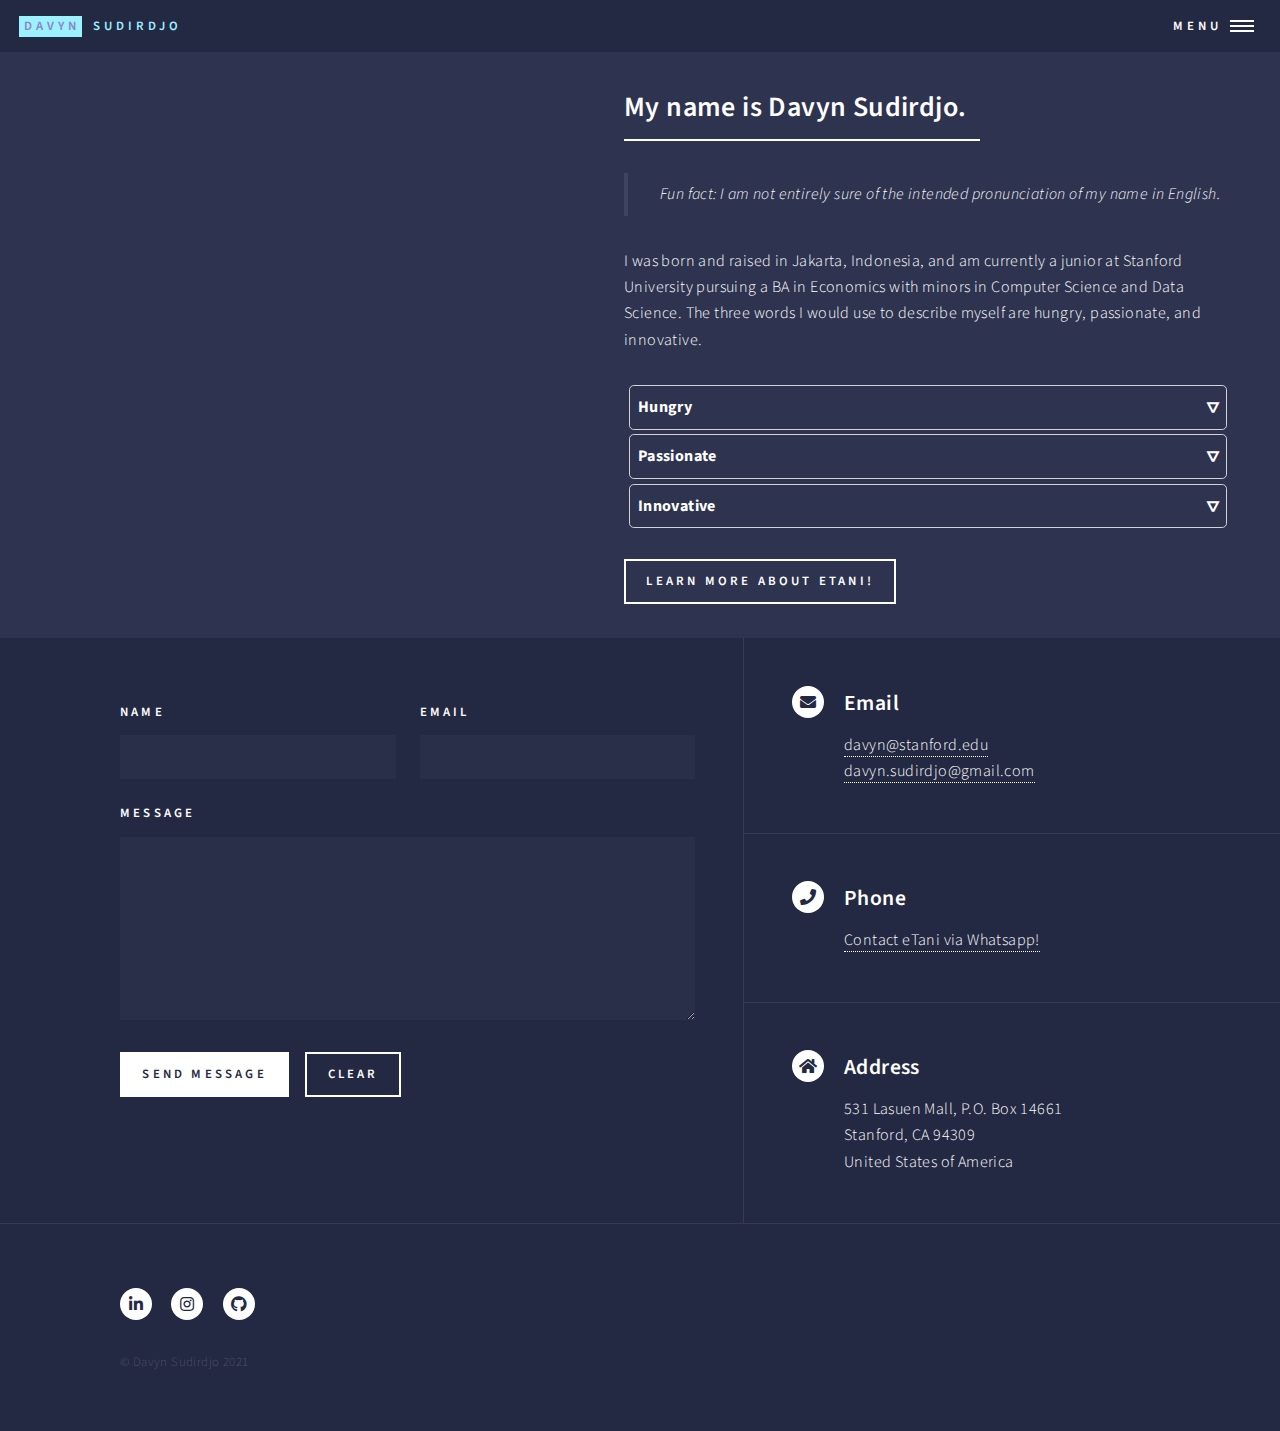
==== about.html @ 771bb477 "Almost final commit" ====
<!DOCTYPE HTML>
<!--
	Forty by HTML5 UP
	html5up.net | @ajlkn
	Free for personal and commercial use under the CCA 3.0 license (html5up.net/license)
-->
<html>
	<head>
		<title>Davyn Sudirdjo - Entrepreneurship</title>
		<meta charset="utf-8" />
		<meta name="viewport" content="width=device-width, initial-scale=1, user-scalable=no" />
		<link rel="stylesheet" href="assets/css/main.css" />
		<noscript><link rel="stylesheet" href="assets/css/noscript.css" /></noscript>
	</head>
	<body class="is-preload">

		<!-- Wrapper -->
			<div id="wrapper">

				<!-- Header -->
				<!-- Note: The "styleN" class below should match that of the banner element. -->
					<header id="header" class="alt style2">
						<a href="index.html" class="logo"><strong>Davyn</strong> <span>Sudirdjo</span></a>
						<nav>
							<a href="#menu">Menu</a>
						</nav>
					</header>

				<!-- Menu -->
					<nav id="menu">
						<ul class="links">
							<li><a href="index.html">Home</a></li>
							<li><a href="about.html">About Me</a></li>
							<li><a href="mma.html">Entrepreneurship</a></li>
							<li><a href="experiences.html">Experiences</a></li>
						</ul>
						<!--
						<ul class="actions stacked">
							<li><a href="#" class="button primary fit">Get Started</a></li>
							<li><a href="#" class="button fit">Log In</a></li>
						</ul>
					-->
					</nav>

				<!-- Banner -->
				<!-- Note: The "styleN" class below should match that of the header element. -->
				<!--
				<section id="banner" class="style2">
						<div class="inner">
							<span class="image">
								<img src="images/8.jpg" alt="" />
							</span>
							<header class="major">
								<h1>About Me</h1>
							</header>
							<div class="content">
								<p>A recap of me!</p>
							</div>
						</div>
				</section>
				-->

				<!-- Main -->
					<div id="main">

						<!-- One -->
						<!--
							<section id="one">
								<div class="inner">
									<img src="images/About1.jpg" width="20%" height="20%" alt="" data-position="center center" />
									<header class="major">
										<h1>About me</h1>
									</header>
									<p>My journey has been anything but easy, and here are some key highlights of how I got to who I am now. All entrepreneurial highlights can be found on the entrepreneurship section of my ePortfolio!</p>
								</div>
							</section>-->

						<!-- Two -->
							<section id="one" class="spotlights">
								<section>
									<a href="generic.html" class="image">
										<img src="images/About1.jpg" alt="" data-position="center center" />
									</a>
									<div class="content">
										<div class="inner">
											<header class="major">
												<h2>My name is Davyn Sudirdjo.</h2>
											</header>
											<blockquote>Fun fact: I am not entirely sure of the intended pronunciation of my name in English.</blockquote>
											<p>I was born and raised in Jakarta, Indonesia, and am currently a junior at Stanford University pursuing a BA in Economics with minors in Computer Science and Data Science. The three words I would use to describe myself are hungry, passionate, and innovative.</p>
											<details>
											  <summary>Hungry</summary>
												There are two ways that hunger defines me. On one hand, I am a very pragmatic. My results-driven nature is my drive. I am hungry for change in Indonesia's socioeconomic landscape, and this hunger directed me into entrepreneurship.
												On the other hand, I love food. I have not tasted a cuisine that I dislike, and I love trying everything from street food to Michelin-starred food. I travel not for the sights, but primarily for the food.
											</details>
											<details>
											  <summary>Passionate</summary>
											  My passion to boost socioeconomic development in Indonesia stems from an experience I had when I was 12 and my life has been changed ever since. To me, having passion means that I will not give up until there isn't a single ounce of effort left in me. Having passion also means that I will always give more than 100% to see whatever I am working on through.
											</details>
											<details>
											  <summary>Innovative</summary>
											  I believe that innovation is the only way that Indonesia can see change and catch up technologically with the global superpowers. Innovation is also one of my main reasons on why I chose to go to Stanford - I want to be in the forefront of the technology revolution and create novel solutions to bring my dreams and passion into reality.
											</details>
											<script type="text/javascript">
												document.querySelectorAll('details').forEach((D,_,A)=>{
												D.ontoggle =_=>{ if(D.open) A.forEach(d =>{ if(d!=D) d.open=false })}
												})
											</script>
										<br/>
											<ul class="actions">
												<li><a href="http://etani.io" class="button">Learn more about eTani!</a></li>
											</ul>
										</div>
									</div>
								</section>
								<!--
								<section>
									<a href="generic.html" class="image">
										<img src="images/Journey2.png" alt="" data-position="top center" />
									</a>
									<div class="content">
										<div class="inner">
											<header class="major">
												<h3>Socialization with Farmers</h3>
											</header>
											<p>eTani is a startup that I founded in 2016 to improve the living standards of Indonesian farmers. I went to a different village every weekend of my senior year of high school to socialise with farmers. This part of the journey was long and winded, but I’m very proud to say that we’ve onboarded 10,000 farmers ever since.</p>
											<ul class="actions">
												<li><a href="generic.html" class="button">Learn more</a></li>
											</ul>
										</div>
									</div>
								</section>
								<section>
									<a href="generic.html" class="image">
										<img src="images/Journey3.png" alt="" data-position="25% 25%" />
									</a>
									<div class="content">
										<div class="inner">
											<header class="major">
												<h3>Pancasila</h3>
											</header>
											<p>Pancasila is Indonesia’s founding ideology and is made up of 5 principles. The government saw my work with eTani and I was very humbled to be appointed as the ambassador for the “social justice” principle. I have since then been asked to speak at different universities across Indonesia, and go on national ad campaigns alongside Olympic gold-medalists.</p>
											<ul class="actions">
												<li><a href="generic.html" class="button">Learn more</a></li>
											</ul>
										</div>
									</div>
								</section>
							-->
							</section>

						<!-- Three -->
						<!--
							<section id="three">
								<div class="inner">
									<header class="major">
										<h2>Massa libero</h2>
									</header>
									<p>Nullam et orci eu lorem consequat tincidunt vivamus et sagittis libero. Mauris aliquet magna magna sed nunc rhoncus pharetra. Pellentesque condimentum sem. In efficitur ligula tate urna. Maecenas laoreet massa vel lacinia pellentesque lorem ipsum dolor. Nullam et orci eu lorem consequat tincidunt. Vivamus et sagittis libero. Mauris aliquet magna magna sed nunc rhoncus amet pharetra et feugiat tempus.</p>
									<ul class="actions">
										<li><a href="generic.html" class="button next">Get Started</a></li>
									</ul>
								</div>
							</section>
						-->
					</div>

					<!-- Contact -->
									<section id="contact">
										<div class="inner">
											<section>
												<form method="post" action="#">
													<div class="fields">
														<div class="field half">
															<label for="name">Name</label>
															<input type="text" name="name" id="name" />
														</div>
														<div class="field half">
															<label for="email">Email</label>
															<input type="text" name="email" id="email" />
														</div>
														<div class="field">
															<label for="message">Message</label>
															<textarea name="message" id="message" rows="6"></textarea>
														</div>
													</div>
													<ul class="actions">
														<li><input type="submit" value="Send Message" class="primary" /></li>
														<li><input type="reset" value="Clear" /></li>
													</ul>
												</form>
											</section>
											<section class="split">
												<section>
													<div class="contact-method">
														<span class="icon solid alt fa-envelope"></span>
														<h3>Email</h3>
														<a href="mailto:davyn@stanford.edu">davyn@stanford.edu</a>
														<a href="mailto:davyn.sudirdjo@gmail.com">davyn.sudirdjo@gmail.com</a>
													</div>
												</section>
												<section>
													<div class="contact-method">
														<span class="icon solid alt fa-phone"></span>
														<h3>Phone</h3>
														<a href="https://wa.me/6285921212953">Contact eTani via Whatsapp!</a>
													</div>
												</section>
												<section>
													<div class="contact-method">
														<span class="icon solid alt fa-home"></span>
														<h3>Address</h3>
														<span>531 Lasuen Mall, P.O. Box 14661<br />
														Stanford, CA 94309<br />
														United States of America</span>
													</div>
												</section>
											</section>
										</div>
									</section>

					<!-- Footer -->
						<footer id="footer">
							<div class="inner">
								<ul class="icons">
									<li><a href="https://www.linkedin.com/in/davynsudirdjo/" class="icon brands alt fa-linkedin-in"><span class="label">LinkedIn</span></a></li>
									<li><a href="https://www.instagram.com/davynsudirdjo/" class="icon brands alt fa-instagram"><span class="label">Instagram</span></a></li>
									<li><a href="https://github.com/davyn7" class="icon brands alt fa-github"><span class="label">GitHub</span></a></li>
								</ul>
								<ul class="copyright">
									<li>&copy; Davyn Sudirdjo 2021</li><!--<li>Design: <a href="https://html5up.net">HTML5 UP</a></li>-->
								</ul>
							</div>
						</footer>

			</div>

		<!-- Scripts -->
			<script src="assets/js/jquery.min.js"></script>
			<script src="assets/js/jquery.scrolly.min.js"></script>
			<script src="assets/js/jquery.scrollex.min.js"></script>
			<script src="assets/js/browser.min.js"></script>
			<script src="assets/js/breakpoints.min.js"></script>
			<script src="assets/js/util.js"></script>
			<script src="assets/js/main.js"></script>

	</body>
</html>
---- assets/css/main.css ----
@import url(fontawesome-all.min.css);
@import url("https://fonts.googleapis.com/css?family=Source+Sans+Pro:300,300italic,600,600italic");

/*
	Forty by HTML5 UP
	html5up.net | @ajlkn
	Free for personal and commercial use under the CCA 3.0 license (html5up.net/license)
*/

html, body, div, span, applet, object,
iframe, h1, h2, h3, h4, h5, h6, p, blockquote,
pre, a, abbr, acronym, address, big, cite,
code, del, dfn, em, img, ins, kbd, q, s, samp,
small, strike, strong, sub, sup, tt, var, b,
u, i, center, dl, dt, dd, ol, ul, li, fieldset,
form, label, legend, table, caption, tbody,
tfoot, thead, tr, th, td, article, aside,
canvas, details, embed, figure, figcaption,
footer, header, hgroup, menu, nav, output, ruby,
section, summary, time, mark, audio, video {
	margin: 0;
	padding: 0;
	border: 0;
	font-size: 100%;
	font: inherit;
	vertical-align: baseline;}

article, aside, details, figcaption, figure,
footer, header, hgroup, menu, nav, section {
	display: block;}

body {
	line-height: 1;
}

ol, ul {
	list-style: none;
}

blockquote, q {
	quotes: none;
}

	blockquote:before, blockquote:after, q:before, q:after {
		content: '';
		content: none;
	}

table {
	border-collapse: collapse;
	border-spacing: 0;
}

body {
	-webkit-text-size-adjust: none;
}

mark {
	background-color: transparent;
	color: inherit;
}

input::-moz-focus-inner {
	border: 0;
	padding: 0;
}

input, select, textarea {
	-moz-appearance: none;
	-webkit-appearance: none;
	-ms-appearance: none;
	appearance: none;
}

/* Basic */

	@-ms-viewport {
		width: device-width;
	}

	body {
		-ms-overflow-style: scrollbar;
	}

	@media screen and (max-width: 480px) {

		html, body {
			min-width: 320px;
		}

	}

	html {
		box-sizing: border-box;
	}

	*, *:before, *:after {
		box-sizing: inherit;
	}

	body {
		background: #242943;
	}

		body.is-preload *, body.is-preload *:before, body.is-preload *:after {
			-moz-animation: none !important;
			-webkit-animation: none !important;
			-ms-animation: none !important;
			animation: none !important;
			-moz-transition: none !important;
			-webkit-transition: none !important;
			-ms-transition: none !important;
			transition: none !important;
		}

/* Type */

	body, input, select, textarea {
		color: #ffffff;
		font-family: "Source Sans Pro", Helvetica, sans-serif;
		font-size: 17pt;
		font-weight: 300;
		letter-spacing: 0.025em;
		line-height: 1.65;
	}

		@media screen and (max-width: 1680px) {

			body, input, select, textarea {
				font-size: 14pt;
			}

		}

		@media screen and (max-width: 1280px) {

			body, input, select, textarea {
				font-size: 12pt;
			}

		}

		@media screen and (max-width: 360px) {

			body, input, select, textarea {
				font-size: 11pt;
			}

		}

	a {
		-moz-transition: color 0.2s ease-in-out, border-bottom-color 0.2s ease-in-out;
		-webkit-transition: color 0.2s ease-in-out, border-bottom-color 0.2s ease-in-out;
		-ms-transition: color 0.2s ease-in-out, border-bottom-color 0.2s ease-in-out;
		transition: color 0.2s ease-in-out, border-bottom-color 0.2s ease-in-out;
		border-bottom: dotted 1px;
		color: inherit;
		text-decoration: none;
	}

		a:hover {
			border-bottom-color: transparent;
			color: #9bf1ff !important;
		}

		a:active {
			color: #53e3fb !important;
		}

	strong, b {
		color: #ffffff;
		font-weight: 600;
	}

	em, i {
		font-style: italic;
	}

	p {
		margin: 0 0 2em 0;
	}

	h1, h2, h3, h4, h5, h6 {
		color: #ffffff;
		font-weight: 600;
		line-height: 1.65;
		margin: 0 0 1em 0;
	}

		h1 a, h2 a, h3 a, h4 a, h5 a, h6 a {
			color: inherit;
			border-bottom: 0;
		}

	h1 {
		font-size: 2.5em;
	}

	h2 {
		font-size: 1.75em;
	}

	h3 {
		font-size: 1.35em;
	}

	h4 {
		font-size: 1.1em;
	}

	h5 {
		font-size: 0.9em;
	}

	h6 {
		font-size: 0.7em;
	}

	@media screen and (max-width: 736px) {

		h1 {
			font-size: 2em;
		}

		h2 {
			font-size: 1.5em;
		}

		h3 {
			font-size: 1.25em;
		}

	}

	sub {
		font-size: 0.8em;
		position: relative;
		top: 0.5em;
	}

	sup {
		font-size: 0.8em;
		position: relative;
		top: -0.5em;
	}

	blockquote {
		border-left: solid 4px rgba(212, 212, 255, 0.1);
		font-style: italic;
		margin: 0 0 2em 0;
		padding: 0.5em 0 0.5em 2em;
	}

	code {
		background: rgba(212, 212, 255, 0.035);
		font-family: "Courier New", monospace;
		font-size: 0.9em;
		margin: 0 0.25em;
		padding: 0.25em 0.65em;
	}

	pre {
		-webkit-overflow-scrolling: touch;
		font-family: "Courier New", monospace;
		font-size: 0.9em;
		margin: 0 0 2em 0;
	}

		pre code {
			display: block;
			line-height: 1.75;
			padding: 1em 1.5em;
			overflow-x: auto;
		}

	hr {
		border: 0;
		border-bottom: solid 1px rgba(212, 212, 255, 0.1);
		margin: 2em 0;
	}

		hr.major {
			margin: 3em 0;
		}

	.align-left {
		text-align: left;
	}

	.align-center {
		text-align: center;
	}

	.align-right {
		text-align: right;
	}

/* Row */

	.row {
		display: flex;
		flex-wrap: wrap;
		box-sizing: border-box;
		align-items: stretch;
	}

		.row > * {
			box-sizing: border-box;
		}

		.row.gtr-uniform > * > :last-child {
			margin-bottom: 0;
		}

		.row.aln-left {
			justify-content: flex-start;
		}

		.row.aln-center {
			justify-content: center;
		}

		.row.aln-right {
			justify-content: flex-end;
		}

		.row.aln-top {
			align-items: flex-start;
		}

		.row.aln-middle {
			align-items: center;
		}

		.row.aln-bottom {
			align-items: flex-end;
		}

		.row > .imp {
			order: -1;
		}

		.row > .col-1 {
			width: 8.33333%;
		}

		.row > .off-1 {
			margin-left: 8.33333%;
		}

		.row > .col-2 {
			width: 16.66667%;
		}

		.row > .off-2 {
			margin-left: 16.66667%;
		}

		.row > .col-3 {
			width: 25%;
		}

		.row > .off-3 {
			margin-left: 25%;
		}

		.row > .col-4 {
			width: 33.33333%;
		}

		.row > .off-4 {
			margin-left: 33.33333%;
		}

		.row > .col-5 {
			width: 41.66667%;
		}

		.row > .off-5 {
			margin-left: 41.66667%;
		}

		.row > .col-6 {
			width: 50%;
		}

		.row > .off-6 {
			margin-left: 50%;
		}

		.row > .col-7 {
			width: 58.33333%;
		}

		.row > .off-7 {
			margin-left: 58.33333%;
		}

		.row > .col-8 {
			width: 66.66667%;
		}

		.row > .off-8 {
			margin-left: 66.66667%;
		}

		.row > .col-9 {
			width: 75%;
		}

		.row > .off-9 {
			margin-left: 75%;
		}

		.row > .col-10 {
			width: 83.33333%;
		}

		.row > .off-10 {
			margin-left: 83.33333%;
		}

		.row > .col-11 {
			width: 91.66667%;
		}

		.row > .off-11 {
			margin-left: 91.66667%;
		}

		.row > .col-12 {
			width: 100%;
		}

		.row > .off-12 {
			margin-left: 100%;
		}

		.row.gtr-0 {
			margin-top: 0;
			margin-left: 0em;
		}

			.row.gtr-0 > * {
				padding: 0 0 0 0em;
			}

			.row.gtr-0.gtr-uniform {
				margin-top: 0em;
			}

				.row.gtr-0.gtr-uniform > * {
					padding-top: 0em;
				}

		.row.gtr-25 {
			margin-top: 0;
			margin-left: -0.5em;
		}

			.row.gtr-25 > * {
				padding: 0 0 0 0.5em;
			}

			.row.gtr-25.gtr-uniform {
				margin-top: -0.5em;
			}

				.row.gtr-25.gtr-uniform > * {
					padding-top: 0.5em;
				}

		.row.gtr-50 {
			margin-top: 0;
			margin-left: -1em;
		}

			.row.gtr-50 > * {
				padding: 0 0 0 1em;
			}

			.row.gtr-50.gtr-uniform {
				margin-top: -1em;
			}

				.row.gtr-50.gtr-uniform > * {
					padding-top: 1em;
				}

		.row {
			margin-top: 0;
			margin-left: -2em;
		}

			.row > * {
				padding: 0 0 0 2em;
			}

			.row.gtr-uniform {
				margin-top: -2em;
			}

				.row.gtr-uniform > * {
					padding-top: 2em;
				}

		.row.gtr-150 {
			margin-top: 0;
			margin-left: -3em;
		}

			.row.gtr-150 > * {
				padding: 0 0 0 3em;
			}

			.row.gtr-150.gtr-uniform {
				margin-top: -3em;
			}

				.row.gtr-150.gtr-uniform > * {
					padding-top: 3em;
				}

		.row.gtr-200 {
			margin-top: 0;
			margin-left: -4em;
		}

			.row.gtr-200 > * {
				padding: 0 0 0 4em;
			}

			.row.gtr-200.gtr-uniform {
				margin-top: -4em;
			}

				.row.gtr-200.gtr-uniform > * {
					padding-top: 4em;
				}

		@media screen and (max-width: 1680px) {

			.row {
				display: flex;
				flex-wrap: wrap;
				box-sizing: border-box;
				align-items: stretch;
			}

				.row > * {
					box-sizing: border-box;
				}

				.row.gtr-uniform > * > :last-child {
					margin-bottom: 0;
				}

				.row.aln-left {
					justify-content: flex-start;
				}

				.row.aln-center {
					justify-content: center;
				}

				.row.aln-right {
					justify-content: flex-end;
				}

				.row.aln-top {
					align-items: flex-start;
				}

				.row.aln-middle {
					align-items: center;
				}

				.row.aln-bottom {
					align-items: flex-end;
				}

				.row > .imp-xlarge {
					order: -1;
				}

				.row > .col-1-xlarge {
					width: 8.33333%;
				}

				.row > .off-1-xlarge {
					margin-left: 8.33333%;
				}

				.row > .col-2-xlarge {
					width: 16.66667%;
				}

				.row > .off-2-xlarge {
					margin-left: 16.66667%;
				}

				.row > .col-3-xlarge {
					width: 25%;
				}

				.row > .off-3-xlarge {
					margin-left: 25%;
				}

				.row > .col-4-xlarge {
					width: 33.33333%;
				}

				.row > .off-4-xlarge {
					margin-left: 33.33333%;
				}

				.row > .col-5-xlarge {
					width: 41.66667%;
				}

				.row > .off-5-xlarge {
					margin-left: 41.66667%;
				}

				.row > .col-6-xlarge {
					width: 50%;
				}

				.row > .off-6-xlarge {
					margin-left: 50%;
				}

				.row > .col-7-xlarge {
					width: 58.33333%;
				}

				.row > .off-7-xlarge {
					margin-left: 58.33333%;
				}

				.row > .col-8-xlarge {
					width: 66.66667%;
				}

				.row > .off-8-xlarge {
					margin-left: 66.66667%;
				}

				.row > .col-9-xlarge {
					width: 75%;
				}

				.row > .off-9-xlarge {
					margin-left: 75%;
				}

				.row > .col-10-xlarge {
					width: 83.33333%;
				}

				.row > .off-10-xlarge {
					margin-left: 83.33333%;
				}

				.row > .col-11-xlarge {
					width: 91.66667%;
				}

				.row > .off-11-xlarge {
					margin-left: 91.66667%;
				}

				.row > .col-12-xlarge {
					width: 100%;
				}

				.row > .off-12-xlarge {
					margin-left: 100%;
				}

				.row.gtr-0 {
					margin-top: 0;
					margin-left: 0em;
				}

					.row.gtr-0 > * {
						padding: 0 0 0 0em;
					}

					.row.gtr-0.gtr-uniform {
						margin-top: 0em;
					}

						.row.gtr-0.gtr-uniform > * {
							padding-top: 0em;
						}

				.row.gtr-25 {
					margin-top: 0;
					margin-left: -0.5em;
				}

					.row.gtr-25 > * {
						padding: 0 0 0 0.5em;
					}

					.row.gtr-25.gtr-uniform {
						margin-top: -0.5em;
					}

						.row.gtr-25.gtr-uniform > * {
							padding-top: 0.5em;
						}

				.row.gtr-50 {
					margin-top: 0;
					margin-left: -1em;
				}

					.row.gtr-50 > * {
						padding: 0 0 0 1em;
					}

					.row.gtr-50.gtr-uniform {
						margin-top: -1em;
					}

						.row.gtr-50.gtr-uniform > * {
							padding-top: 1em;
						}

				.row {
					margin-top: 0;
					margin-left: -2em;
				}

					.row > * {
						padding: 0 0 0 2em;
					}

					.row.gtr-uniform {
						margin-top: -2em;
					}

						.row.gtr-uniform > * {
							padding-top: 2em;
						}

				.row.gtr-150 {
					margin-top: 0;
					margin-left: -3em;
				}

					.row.gtr-150 > * {
						padding: 0 0 0 3em;
					}

					.row.gtr-150.gtr-uniform {
						margin-top: -3em;
					}

						.row.gtr-150.gtr-uniform > * {
							padding-top: 3em;
						}

				.row.gtr-200 {
					margin-top: 0;
					margin-left: -4em;
				}

					.row.gtr-200 > * {
						padding: 0 0 0 4em;
					}

					.row.gtr-200.gtr-uniform {
						margin-top: -4em;
					}

						.row.gtr-200.gtr-uniform > * {
							padding-top: 4em;
						}

		}

		@media screen and (max-width: 1280px) {

			.row {
				display: flex;
				flex-wrap: wrap;
				box-sizing: border-box;
				align-items: stretch;
			}

				.row > * {
					box-sizing: border-box;
				}

				.row.gtr-uniform > * > :last-child {
					margin-bottom: 0;
				}

				.row.aln-left {
					justify-content: flex-start;
				}

				.row.aln-center {
					justify-content: center;
				}

				.row.aln-right {
					justify-content: flex-end;
				}

				.row.aln-top {
					align-items: flex-start;
				}

				.row.aln-middle {
					align-items: center;
				}

				.row.aln-bottom {
					align-items: flex-end;
				}

				.row > .imp-large {
					order: -1;
				}

				.row > .col-1-large {
					width: 8.33333%;
				}

				.row > .off-1-large {
					margin-left: 8.33333%;
				}

				.row > .col-2-large {
					width: 16.66667%;
				}

				.row > .off-2-large {
					margin-left: 16.66667%;
				}

				.row > .col-3-large {
					width: 25%;
				}

				.row > .off-3-large {
					margin-left: 25%;
				}

				.row > .col-4-large {
					width: 33.33333%;
				}

				.row > .off-4-large {
					margin-left: 33.33333%;
				}

				.row > .col-5-large {
					width: 41.66667%;
				}

				.row > .off-5-large {
					margin-left: 41.66667%;
				}

				.row > .col-6-large {
					width: 50%;
				}

				.row > .off-6-large {
					margin-left: 50%;
				}

				.row > .col-7-large {
					width: 58.33333%;
				}

				.row > .off-7-large {
					margin-left: 58.33333%;
				}

				.row > .col-8-large {
					width: 66.66667%;
				}

				.row > .off-8-large {
					margin-left: 66.66667%;
				}

				.row > .col-9-large {
					width: 75%;
				}

				.row > .off-9-large {
					margin-left: 75%;
				}

				.row > .col-10-large {
					width: 83.33333%;
				}

				.row > .off-10-large {
					margin-left: 83.33333%;
				}

				.row > .col-11-large {
					width: 91.66667%;
				}

				.row > .off-11-large {
					margin-left: 91.66667%;
				}

				.row > .col-12-large {
					width: 100%;
				}

				.row > .off-12-large {
					margin-left: 100%;
				}

				.row.gtr-0 {
					margin-top: 0;
					margin-left: 0em;
				}

					.row.gtr-0 > * {
						padding: 0 0 0 0em;
					}

					.row.gtr-0.gtr-uniform {
						margin-top: 0em;
					}

						.row.gtr-0.gtr-uniform > * {
							padding-top: 0em;
						}

				.row.gtr-25 {
					margin-top: 0;
					margin-left: -0.375em;
				}

					.row.gtr-25 > * {
						padding: 0 0 0 0.375em;
					}

					.row.gtr-25.gtr-uniform {
						margin-top: -0.375em;
					}

						.row.gtr-25.gtr-uniform > * {
							padding-top: 0.375em;
						}

				.row.gtr-50 {
					margin-top: 0;
					margin-left: -0.75em;
				}

					.row.gtr-50 > * {
						padding: 0 0 0 0.75em;
					}

					.row.gtr-50.gtr-uniform {
						margin-top: -0.75em;
					}

						.row.gtr-50.gtr-uniform > * {
							padding-top: 0.75em;
						}

				.row {
					margin-top: 0;
					margin-left: -1.5em;
				}

					.row > * {
						padding: 0 0 0 1.5em;
					}

					.row.gtr-uniform {
						margin-top: -1.5em;
					}

						.row.gtr-uniform > * {
							padding-top: 1.5em;
						}

				.row.gtr-150 {
					margin-top: 0;
					margin-left: -2.25em;
				}

					.row.gtr-150 > * {
						padding: 0 0 0 2.25em;
					}

					.row.gtr-150.gtr-uniform {
						margin-top: -2.25em;
					}

						.row.gtr-150.gtr-uniform > * {
							padding-top: 2.25em;
						}

				.row.gtr-200 {
					margin-top: 0;
					margin-left: -3em;
				}

					.row.gtr-200 > * {
						padding: 0 0 0 3em;
					}

					.row.gtr-200.gtr-uniform {
						margin-top: -3em;
					}

						.row.gtr-200.gtr-uniform > * {
							padding-top: 3em;
						}

		}

		@media screen and (max-width: 980px) {

			.row {
				display: flex;
				flex-wrap: wrap;
				box-sizing: border-box;
				align-items: stretch;
			}

				.row > * {
					box-sizing: border-box;
				}

				.row.gtr-uniform > * > :last-child {
					margin-bottom: 0;
				}

				.row.aln-left {
					justify-content: flex-start;
				}

				.row.aln-center {
					justify-content: center;
				}

				.row.aln-right {
					justify-content: flex-end;
				}

				.row.aln-top {
					align-items: flex-start;
				}

				.row.aln-middle {
					align-items: center;
				}

				.row.aln-bottom {
					align-items: flex-end;
				}

				.row > .imp-medium {
					order: -1;
				}

				.row > .col-1-medium {
					width: 8.33333%;
				}

				.row > .off-1-medium {
					margin-left: 8.33333%;
				}

				.row > .col-2-medium {
					width: 16.66667%;
				}

				.row > .off-2-medium {
					margin-left: 16.66667%;
				}

				.row > .col-3-medium {
					width: 25%;
				}

				.row > .off-3-medium {
					margin-left: 25%;
				}

				.row > .col-4-medium {
					width: 33.33333%;
				}

				.row > .off-4-medium {
					margin-left: 33.33333%;
				}

				.row > .col-5-medium {
					width: 41.66667%;
				}

				.row > .off-5-medium {
					margin-left: 41.66667%;
				}

				.row > .col-6-medium {
					width: 50%;
				}

				.row > .off-6-medium {
					margin-left: 50%;
				}

				.row > .col-7-medium {
					width: 58.33333%;
				}

				.row > .off-7-medium {
					margin-left: 58.33333%;
				}

				.row > .col-8-medium {
					width: 66.66667%;
				}

				.row > .off-8-medium {
					margin-left: 66.66667%;
				}

				.row > .col-9-medium {
					width: 75%;
				}

				.row > .off-9-medium {
					margin-left: 75%;
				}

				.row > .col-10-medium {
					width: 83.33333%;
				}

				.row > .off-10-medium {
					margin-left: 83.33333%;
				}

				.row > .col-11-medium {
					width: 91.66667%;
				}

				.row > .off-11-medium {
					margin-left: 91.66667%;
				}

				.row > .col-12-medium {
					width: 100%;
				}

				.row > .off-12-medium {
					margin-left: 100%;
				}

				.row.gtr-0 {
					margin-top: 0;
					margin-left: 0em;
				}

					.row.gtr-0 > * {
						padding: 0 0 0 0em;
					}

					.row.gtr-0.gtr-uniform {
						margin-top: 0em;
					}

						.row.gtr-0.gtr-uniform > * {
							padding-top: 0em;
						}

				.row.gtr-25 {
					margin-top: 0;
					margin-left: -0.375em;
				}

					.row.gtr-25 > * {
						padding: 0 0 0 0.375em;
					}

					.row.gtr-25.gtr-uniform {
						margin-top: -0.375em;
					}

						.row.gtr-25.gtr-uniform > * {
							padding-top: 0.375em;
						}

				.row.gtr-50 {
					margin-top: 0;
					margin-left: -0.75em;
				}

					.row.gtr-50 > * {
						padding: 0 0 0 0.75em;
					}

					.row.gtr-50.gtr-uniform {
						margin-top: -0.75em;
					}

						.row.gtr-50.gtr-uniform > * {
							padding-top: 0.75em;
						}

				.row {
					margin-top: 0;
					margin-left: -1.5em;
				}

					.row > * {
						padding: 0 0 0 1.5em;
					}

					.row.gtr-uniform {
						margin-top: -1.5em;
					}

						.row.gtr-uniform > * {
							padding-top: 1.5em;
						}

				.row.gtr-150 {
					margin-top: 0;
					margin-left: -2.25em;
				}

					.row.gtr-150 > * {
						padding: 0 0 0 2.25em;
					}

					.row.gtr-150.gtr-uniform {
						margin-top: -2.25em;
					}

						.row.gtr-150.gtr-uniform > * {
							padding-top: 2.25em;
						}

				.row.gtr-200 {
					margin-top: 0;
					margin-left: -3em;
				}

					.row.gtr-200 > * {
						padding: 0 0 0 3em;
					}

					.row.gtr-200.gtr-uniform {
						margin-top: -3em;
					}

						.row.gtr-200.gtr-uniform > * {
							padding-top: 3em;
						}

		}

		@media screen and (max-width: 736px) {

			.row {
				display: flex;
				flex-wrap: wrap;
				box-sizing: border-box;
				align-items: stretch;
			}

				.row > * {
					box-sizing: border-box;
				}

				.row.gtr-uniform > * > :last-child {
					margin-bottom: 0;
				}

				.row.aln-left {
					justify-content: flex-start;
				}

				.row.aln-center {
					justify-content: center;
				}

				.row.aln-right {
					justify-content: flex-end;
				}

				.row.aln-top {
					align-items: flex-start;
				}

				.row.aln-middle {
					align-items: center;
				}

				.row.aln-bottom {
					align-items: flex-end;
				}

				.row > .imp-small {
					order: -1;
				}

				.row > .col-1-small {
					width: 8.33333%;
				}

				.row > .off-1-small {
					margin-left: 8.33333%;
				}

				.row > .col-2-small {
					width: 16.66667%;
				}

				.row > .off-2-small {
					margin-left: 16.66667%;
				}

				.row > .col-3-small {
					width: 25%;
				}

				.row > .off-3-small {
					margin-left: 25%;
				}

				.row > .col-4-small {
					width: 33.33333%;
				}

				.row > .off-4-small {
					margin-left: 33.33333%;
				}

				.row > .col-5-small {
					width: 41.66667%;
				}

				.row > .off-5-small {
					margin-left: 41.66667%;
				}

				.row > .col-6-small {
					width: 50%;
				}

				.row > .off-6-small {
					margin-left: 50%;
				}

				.row > .col-7-small {
					width: 58.33333%;
				}

				.row > .off-7-small {
					margin-left: 58.33333%;
				}

				.row > .col-8-small {
					width: 66.66667%;
				}

				.row > .off-8-small {
					margin-left: 66.66667%;
				}

				.row > .col-9-small {
					width: 75%;
				}

				.row > .off-9-small {
					margin-left: 75%;
				}

				.row > .col-10-small {
					width: 83.33333%;
				}

				.row > .off-10-small {
					margin-left: 83.33333%;
				}

				.row > .col-11-small {
					width: 91.66667%;
				}

				.row > .off-11-small {
					margin-left: 91.66667%;
				}

				.row > .col-12-small {
					width: 100%;
				}

				.row > .off-12-small {
					margin-left: 100%;
				}

				.row.gtr-0 {
					margin-top: 0;
					margin-left: 0em;
				}

					.row.gtr-0 > * {
						padding: 0 0 0 0em;
					}

					.row.gtr-0.gtr-uniform {
						margin-top: 0em;
					}

						.row.gtr-0.gtr-uniform > * {
							padding-top: 0em;
						}

				.row.gtr-25 {
					margin-top: 0;
					margin-left: -0.3125em;
				}

					.row.gtr-25 > * {
						padding: 0 0 0 0.3125em;
					}

					.row.gtr-25.gtr-uniform {
						margin-top: -0.3125em;
					}

						.row.gtr-25.gtr-uniform > * {
							padding-top: 0.3125em;
						}

				.row.gtr-50 {
					margin-top: 0;
					margin-left: -0.625em;
				}

					.row.gtr-50 > * {
						padding: 0 0 0 0.625em;
					}

					.row.gtr-50.gtr-uniform {
						margin-top: -0.625em;
					}

						.row.gtr-50.gtr-uniform > * {
							padding-top: 0.625em;
						}

				.row {
					margin-top: 0;
					margin-left: -1.25em;
				}

					.row > * {
						padding: 0 0 0 1.25em;
					}

					.row.gtr-uniform {
						margin-top: -1.25em;
					}

						.row.gtr-uniform > * {
							padding-top: 1.25em;
						}

				.row.gtr-150 {
					margin-top: 0;
					margin-left: -1.875em;
				}

					.row.gtr-150 > * {
						padding: 0 0 0 1.875em;
					}

					.row.gtr-150.gtr-uniform {
						margin-top: -1.875em;
					}

						.row.gtr-150.gtr-uniform > * {
							padding-top: 1.875em;
						}

				.row.gtr-200 {
					margin-top: 0;
					margin-left: -2.5em;
				}

					.row.gtr-200 > * {
						padding: 0 0 0 2.5em;
					}

					.row.gtr-200.gtr-uniform {
						margin-top: -2.5em;
					}

						.row.gtr-200.gtr-uniform > * {
							padding-top: 2.5em;
						}

		}

		@media screen and (max-width: 480px) {

			.row {
				display: flex;
				flex-wrap: wrap;
				box-sizing: border-box;
				align-items: stretch;
			}

				.row > * {
					box-sizing: border-box;
				}

				.row.gtr-uniform > * > :last-child {
					margin-bottom: 0;
				}

				.row.aln-left {
					justify-content: flex-start;
				}

				.row.aln-center {
					justify-content: center;
				}

				.row.aln-right {
					justify-content: flex-end;
				}

				.row.aln-top {
					align-items: flex-start;
				}

				.row.aln-middle {
					align-items: center;
				}

				.row.aln-bottom {
					align-items: flex-end;
				}

				.row > .imp-xsmall {
					order: -1;
				}

				.row > .col-1-xsmall {
					width: 8.33333%;
				}

				.row > .off-1-xsmall {
					margin-left: 8.33333%;
				}

				.row > .col-2-xsmall {
					width: 16.66667%;
				}

				.row > .off-2-xsmall {
					margin-left: 16.66667%;
				}

				.row > .col-3-xsmall {
					width: 25%;
				}

				.row > .off-3-xsmall {
					margin-left: 25%;
				}

				.row > .col-4-xsmall {
					width: 33.33333%;
				}

				.row > .off-4-xsmall {
					margin-left: 33.33333%;
				}

				.row > .col-5-xsmall {
					width: 41.66667%;
				}

				.row > .off-5-xsmall {
					margin-left: 41.66667%;
				}

				.row > .col-6-xsmall {
					width: 50%;
				}

				.row > .off-6-xsmall {
					margin-left: 50%;
				}

				.row > .col-7-xsmall {
					width: 58.33333%;
				}

				.row > .off-7-xsmall {
					margin-left: 58.33333%;
				}

				.row > .col-8-xsmall {
					width: 66.66667%;
				}

				.row > .off-8-xsmall {
					margin-left: 66.66667%;
				}

				.row > .col-9-xsmall {
					width: 75%;
				}

				.row > .off-9-xsmall {
					margin-left: 75%;
				}

				.row > .col-10-xsmall {
					width: 83.33333%;
				}

				.row > .off-10-xsmall {
					margin-left: 83.33333%;
				}

				.row > .col-11-xsmall {
					width: 91.66667%;
				}

				.row > .off-11-xsmall {
					margin-left: 91.66667%;
				}

				.row > .col-12-xsmall {
					width: 100%;
				}

				.row > .off-12-xsmall {
					margin-left: 100%;
				}

				.row.gtr-0 {
					margin-top: 0;
					margin-left: 0em;
				}

					.row.gtr-0 > * {
						padding: 0 0 0 0em;
					}

					.row.gtr-0.gtr-uniform {
						margin-top: 0em;
					}

						.row.gtr-0.gtr-uniform > * {
							padding-top: 0em;
						}

				.row.gtr-25 {
					margin-top: 0;
					margin-left: -0.3125em;
				}

					.row.gtr-25 > * {
						padding: 0 0 0 0.3125em;
					}

					.row.gtr-25.gtr-uniform {
						margin-top: -0.3125em;
					}

						.row.gtr-25.gtr-uniform > * {
							padding-top: 0.3125em;
						}

				.row.gtr-50 {
					margin-top: 0;
					margin-left: -0.625em;
				}

					.row.gtr-50 > * {
						padding: 0 0 0 0.625em;
					}

					.row.gtr-50.gtr-uniform {
						margin-top: -0.625em;
					}

						.row.gtr-50.gtr-uniform > * {
							padding-top: 0.625em;
						}

				.row {
					margin-top: 0;
					margin-left: -1.25em;
				}

					.row > * {
						padding: 0 0 0 1.25em;
					}

					.row.gtr-uniform {
						margin-top: -1.25em;
					}

						.row.gtr-uniform > * {
							padding-top: 1.25em;
						}

				.row.gtr-150 {
					margin-top: 0;
					margin-left: -1.875em;
				}

					.row.gtr-150 > * {
						padding: 0 0 0 1.875em;
					}

					.row.gtr-150.gtr-uniform {
						margin-top: -1.875em;
					}

						.row.gtr-150.gtr-uniform > * {
							padding-top: 1.875em;
						}

				.row.gtr-200 {
					margin-top: 0;
					margin-left: -2.5em;
				}

					.row.gtr-200 > * {
						padding: 0 0 0 2.5em;
					}

					.row.gtr-200.gtr-uniform {
						margin-top: -2.5em;
					}

						.row.gtr-200.gtr-uniform > * {
							padding-top: 2.5em;
						}

		}

/* Section/Article */

	section.special, article.special {
		text-align: center;
	}

	header.major {
		width: -moz-max-content;
		width: -webkit-max-content;
		width: -ms-max-content;
		width: max-content;
		margin-bottom: 2em;
	}

		header.major > :first-child {
			margin-bottom: 0;
			width: calc(100% + 0.5em);
		}

			header.major > :first-child:after {
				content: '';
				background-color: #ffffff;
				display: block;
				height: 2px;
				margin: 0.325em 0 0.5em 0;
				width: 100%;
			}

		header.major > p {
			font-size: 0.7em;
			font-weight: 600;
			letter-spacing: 0.25em;
			margin-bottom: 0;
			text-transform: uppercase;
		}

		body.is-ie header.major > :first-child:after {
			max-width: 9em;
		}

		body.is-ie header.major > h1:after {
			max-width: 100% !important;
		}

	@media screen and (max-width: 736px) {

		header.major > p br {
			display: none;
		}

	}

/* Form */

	form {
		margin: 0 0 2em 0;
	}

		form > :last-child {
			margin-bottom: 0;
		}

		form > .fields {
			display: -moz-flex;
			display: -webkit-flex;
			display: -ms-flex;
			display: flex;
			-moz-flex-wrap: wrap;
			-webkit-flex-wrap: wrap;
			-ms-flex-wrap: wrap;
			flex-wrap: wrap;
			width: calc(100% + 3em);
			margin: -1.5em 0 2em -1.5em;
		}

			form > .fields > .field {
				-moz-flex-grow: 0;
				-webkit-flex-grow: 0;
				-ms-flex-grow: 0;
				flex-grow: 0;
				-moz-flex-shrink: 0;
				-webkit-flex-shrink: 0;
				-ms-flex-shrink: 0;
				flex-shrink: 0;
				padding: 1.5em 0 0 1.5em;
				width: calc(100% - 1.5em);
			}

				form > .fields > .field.half {
					width: calc(50% - 0.75em);
				}

				form > .fields > .field.third {
					width: calc(100%/3 - 0.5em);
				}

				form > .fields > .field.quarter {
					width: calc(25% - 0.375em);
				}

		@media screen and (max-width: 480px) {

			form > .fields {
				width: calc(100% + 3em);
				margin: -1.5em 0 2em -1.5em;
			}

				form > .fields > .field {
					padding: 1.5em 0 0 1.5em;
					width: calc(100% - 1.5em);
				}

					form > .fields > .field.half {
						width: calc(100% - 1.5em);
					}

					form > .fields > .field.third {
						width: calc(100% - 1.5em);
					}

					form > .fields > .field.quarter {
						width: calc(100% - 1.5em);
					}

		}

	label {
		color: #ffffff;
		display: block;
		font-size: 0.8em;
		font-weight: 600;
		letter-spacing: 0.25em;
		margin: 0 0 1em 0;
		text-transform: uppercase;
	}

	input[type="text"],
	input[type="password"],
	input[type="email"],
	input[type="tel"],
	input[type="search"],
	input[type="url"],
	select,
	textarea {
		-moz-appearance: none;
		-webkit-appearance: none;
		-ms-appearance: none;
		appearance: none;
		background: rgba(212, 212, 255, 0.035);
		border: none;
		border-radius: 0;
		color: inherit;
		display: block;
		outline: 0;
		padding: 0 1em;
		text-decoration: none;
		width: 100%;
	}

		input[type="text"]:invalid,
		input[type="password"]:invalid,
		input[type="email"]:invalid,
		input[type="tel"]:invalid,
		input[type="search"]:invalid,
		input[type="url"]:invalid,
		select:invalid,
		textarea:invalid {
			box-shadow: none;
		}

		input[type="text"]:focus,
		input[type="password"]:focus,
		input[type="email"]:focus,
		input[type="tel"]:focus,
		input[type="search"]:focus,
		input[type="url"]:focus,
		select:focus,
		textarea:focus {
			border-color: #9bf1ff;
			box-shadow: 0 0 0 2px #9bf1ff;
		}

	select {
		background-image: url("data:image/svg+xml;charset=utf8,%3Csvg xmlns='http://www.w3.org/2000/svg' width='40' height='40' preserveAspectRatio='none' viewBox='0 0 40 40'%3E%3Cpath d='M9.4,12.3l10.4,10.4l10.4-10.4c0.2-0.2,0.5-0.4,0.9-0.4c0.3,0,0.6,0.1,0.9,0.4l3.3,3.3c0.2,0.2,0.4,0.5,0.4,0.9 c0,0.4-0.1,0.6-0.4,0.9L20.7,31.9c-0.2,0.2-0.5,0.4-0.9,0.4c-0.3,0-0.6-0.1-0.9-0.4L4.3,17.3c-0.2-0.2-0.4-0.5-0.4-0.9 c0-0.4,0.1-0.6,0.4-0.9l3.3-3.3c0.2-0.2,0.5-0.4,0.9-0.4S9.1,12.1,9.4,12.3z' fill='rgba(212, 212, 255, 0.1)' /%3E%3C/svg%3E");
		background-size: 1.25rem;
		background-repeat: no-repeat;
		background-position: calc(100% - 1rem) center;
		height: 2.75em;
		padding-right: 2.75em;
		text-overflow: ellipsis;
	}

		select option {
			color: #ffffff;
			background: #242943;
		}

		select:focus::-ms-value {
			background-color: transparent;
		}

		select::-ms-expand {
			display: none;
		}

	input[type="text"],
	input[type="password"],
	input[type="email"],
	input[type="tel"],
	input[type="search"],
	input[type="url"],
	select {
		height: 2.75em;
	}

	textarea {
		padding: 0.75em 1em;
	}

	input[type="checkbox"],
	input[type="radio"] {
		-moz-appearance: none;
		-webkit-appearance: none;
		-ms-appearance: none;
		appearance: none;
		display: block;
		float: left;
		margin-right: -2em;
		opacity: 0;
		width: 1em;
		z-index: -1;
	}

		input[type="checkbox"] + label,
		input[type="radio"] + label {
			text-decoration: none;
			color: #ffffff;
			cursor: pointer;
			display: inline-block;
			font-weight: 300;
			padding-left: 2.65em;
			padding-right: 0.75em;
			position: relative;
		}

			input[type="checkbox"] + label:before,
			input[type="radio"] + label:before {
				-moz-osx-font-smoothing: grayscale;
				-webkit-font-smoothing: antialiased;
				display: inline-block;
				font-style: normal;
				font-variant: normal;
				text-rendering: auto;
				line-height: 1;
				text-transform: none !important;
				font-family: 'Font Awesome 5 Free';
				font-weight: 900;
			}

			input[type="checkbox"] + label:before,
			input[type="radio"] + label:before {
				background: rgba(212, 212, 255, 0.035);
				content: '';
				display: inline-block;
				font-size: 0.8em;
				height: 2.0625em;
				left: 0;
				letter-spacing: 0;
				line-height: 2.0625em;
				position: absolute;
				text-align: center;
				top: 0;
				width: 2.0625em;
			}

		input[type="checkbox"]:checked + label:before,
		input[type="radio"]:checked + label:before {
			background: #ffffff;
			border-color: #9bf1ff;
			content: '\f00c';
			color: #242943;
		}

		input[type="checkbox"]:focus + label:before,
		input[type="radio"]:focus + label:before {
			box-shadow: 0 0 0 2px #9bf1ff;
		}

	input[type="radio"] + label:before {
		border-radius: 100%;
	}

	::-webkit-input-placeholder {
		color: rgba(244, 244, 255, 0.2) !important;
		opacity: 1.0;
	}

	:-moz-placeholder {
		color: rgba(244, 244, 255, 0.2) !important;
		opacity: 1.0;
	}

	::-moz-placeholder {
		color: rgba(244, 244, 255, 0.2) !important;
		opacity: 1.0;
	}

	:-ms-input-placeholder {
		color: rgba(244, 244, 255, 0.2) !important;
		opacity: 1.0;
	}

/* Box */

	.box {
		border: solid 1px rgba(212, 212, 255, 0.1);
		margin-bottom: 2em;
		padding: 1.5em;
	}

		.box > :last-child,
		.box > :last-child > :last-child,
		.box > :last-child > :last-child > :last-child {
			margin-bottom: 0;
		}

		.box.alt {
			border: 0;
			border-radius: 0;
			padding: 0;
		}

/* Icon */

	.icon {
		text-decoration: none;
		border-bottom: none;
		position: relative;
	}

		.icon:before {
			-moz-osx-font-smoothing: grayscale;
			-webkit-font-smoothing: antialiased;
			display: inline-block;
			font-style: normal;
			font-variant: normal;
			text-rendering: auto;
			line-height: 1;
			text-transform: none !important;
			font-family: 'Font Awesome 5 Free';
			font-weight: 400;
		}

		.icon > .label {
			display: none;
		}

		.icon:before {
			line-height: inherit;
		}

		.icon.solid:before {
			font-weight: 900;
		}

		.icon.brands:before {
			font-family: 'Font Awesome 5 Brands';
		}

		.icon.alt:before {
			background-color: #ffffff;
			border-radius: 100%;
			color: #242943;
			display: inline-block;
			height: 2em;
			line-height: 2em;
			text-align: center;
			width: 2em;
		}

	a.icon.alt:before {
		-moz-transition: background-color 0.2s ease-in-out;
		-webkit-transition: background-color 0.2s ease-in-out;
		-ms-transition: background-color 0.2s ease-in-out;
		transition: background-color 0.2s ease-in-out;
	}

	a.icon.alt:hover:before {
		background-color: #6fc3df;
	}

	a.icon.alt:active:before {
		background-color: #37a6cb;
	}

/* Image */

	.image {
		border: 0;
		display: inline-block;
		position: relative;
	}

		.image img {
			display: block;
		}

		.image.left, .image.right {
			max-width: 30%;
		}

			.image.left img, .image.right img {
				width: 100%;
			}

		.image.left {
			float: left;
			margin: 0 1.5em 1.25em 0;
			top: 0.25em;
		}

		.image.right {
			float: right;
			margin: 0 0 1.25em 1.5em;
			top: 0.25em;
		}

		.image.fit {
			display: block;
			margin: 0 0 2em 0;
			width: 100%;
		}

			.image.fit img {
				width: 100%;
			}

		.image.main {
			display: block;
			margin: 2.5em 0;
			width: 100%;
		}

			.image.main img {
				width: 100%;
			}

			@media screen and (max-width: 736px) {

				.image.main {
					margin: 1.5em 0;
				}

			}

/* List */

	ol {
		list-style: decimal;
		margin: 0 0 2em 0;
		padding-left: 1.25em;
	}

		ol li {
			padding-left: 0.25em;
		}

	ul {
		list-style: disc;
		margin: 0 0 2em 0;
		padding-left: 1em;
	}

		ul li {
			padding-left: 0.5em;
		}

		ul.alt {
			list-style: none;
			padding-left: 0;
		}

			ul.alt li {
				border-top: solid 1px rgba(212, 212, 255, 0.1);
				padding: 0.5em 0;
			}

				ul.alt li:first-child {
					border-top: 0;
					padding-top: 0;
				}

	dl {
		margin: 0 0 2em 0;
	}

		dl dt {
			display: block;
			font-weight: 600;
			margin: 0 0 1em 0;
		}

		dl dd {
			margin-left: 2em;
		}

/* Actions */

	ul.actions {
		display: -moz-flex;
		display: -webkit-flex;
		display: -ms-flex;
		display: flex;
		cursor: default;
		list-style: none;
		margin-left: -1em;
		padding-left: 0;
	}

		ul.actions li {
			padding: 0 0 0 1em;
			vertical-align: middle;
		}

		ul.actions.special {
			-moz-justify-content: center;
			-webkit-justify-content: center;
			-ms-justify-content: center;
			justify-content: center;
			width: 100%;
			margin-left: 0;
		}

			ul.actions.special li:first-child {
				padding-left: 0;
			}

		ul.actions.stacked {
			-moz-flex-direction: column;
			-webkit-flex-direction: column;
			-ms-flex-direction: column;
			flex-direction: column;
			margin-left: 0;
		}

			ul.actions.stacked li {
				padding: 1.3em 0 0 0;
			}

				ul.actions.stacked li:first-child {
					padding-top: 0;
				}

		ul.actions.fit {
			width: calc(100% + 1em);
		}

			ul.actions.fit li {
				-moz-flex-grow: 1;
				-webkit-flex-grow: 1;
				-ms-flex-grow: 1;
				flex-grow: 1;
				-moz-flex-shrink: 1;
				-webkit-flex-shrink: 1;
				-ms-flex-shrink: 1;
				flex-shrink: 1;
				width: 100%;
			}

				ul.actions.fit li > * {
					width: 100%;
				}

			ul.actions.fit.stacked {
				width: 100%;
			}

/* Icons */

	ul.icons {
		cursor: default;
		list-style: none;
		padding-left: 0;
	}

		ul.icons li {
			display: inline-block;
			padding: 0 1em 0 0;
		}

			ul.icons li:last-child {
				padding-right: 0;
			}

		@media screen and (max-width: 736px) {

			ul.icons li {
				padding: 0 0.75em 0 0;
			}

		}

/* Pagination */

	ul.pagination {
		cursor: default;
		list-style: none;
		padding-left: 0;
	}

		ul.pagination li {
			display: inline-block;
			padding-left: 0;
			vertical-align: middle;
		}

			ul.pagination li > .page {
				-moz-transition: background-color 0.2s ease-in-out, color 0.2s ease-in-out;
				-webkit-transition: background-color 0.2s ease-in-out, color 0.2s ease-in-out;
				-ms-transition: background-color 0.2s ease-in-out, color 0.2s ease-in-out;
				transition: background-color 0.2s ease-in-out, color 0.2s ease-in-out;
				border-bottom: 0;
				display: inline-block;
				font-size: 0.8em;
				font-weight: 600;
				height: 1.5em;
				line-height: 1.5em;
				margin: 0 0.125em;
				min-width: 1.5em;
				padding: 0 0.5em;
				text-align: center;
			}

				ul.pagination li > .page.active {
					background-color: #ffffff;
					color: #242943;
				}

					ul.pagination li > .page.active:hover {
						background-color: #9bf1ff;
						color: #242943 !important;
					}

					ul.pagination li > .page.active:active {
						background-color: #53e3fb;
					}

			ul.pagination li:first-child {
				padding-right: 0.75em;
			}

			ul.pagination li:last-child {
				padding-left: 0.75em;
			}

		@media screen and (max-width: 480px) {

			ul.pagination li:nth-child(n+2):nth-last-child(n+2) {
				display: none;
			}

			ul.pagination li:first-child {
				padding-right: 0;
			}

		}

/* Table */

	.table-wrapper {
		-webkit-overflow-scrolling: touch;
		overflow-x: auto;
	}

	table {
		margin: 0 0 2em 0;
		width: 100%;
	}

		table tbody tr {
			border: solid 1px rgba(212, 212, 255, 0.1);
			border-left: 0;
			border-right: 0;
		}

			table tbody tr:nth-child(2n + 1) {
				background-color: rgba(212, 212, 255, 0.035);
			}

		table td {
			padding: 0.75em 0.75em;
		}

		table th {
			color: #ffffff;
			font-size: 0.9em;
			font-weight: 600;
			padding: 0 0.75em 0.75em 0.75em;
			text-align: left;
		}

		table thead {
			border-bottom: solid 2px rgba(212, 212, 255, 0.1);
		}

		table tfoot {
			border-top: solid 2px rgba(212, 212, 255, 0.1);
		}

		table.alt {
			border-collapse: separate;
		}

			table.alt tbody tr td {
				border: solid 1px rgba(212, 212, 255, 0.1);
				border-left-width: 0;
				border-top-width: 0;
			}

				table.alt tbody tr td:first-child {
					border-left-width: 1px;
				}

			table.alt tbody tr:first-child td {
				border-top-width: 1px;
			}

			table.alt thead {
				border-bottom: 0;
			}

			table.alt tfoot {
				border-top: 0;
			}

/* Button */

	input[type="submit"],
	input[type="reset"],
	input[type="button"],
	button,
	.button {
		-moz-appearance: none;
		-webkit-appearance: none;
		-ms-appearance: none;
		appearance: none;
		-moz-transition: background-color 0.2s ease-in-out, box-shadow 0.2s ease-in-out, color 0.2s ease-in-out;
		-webkit-transition: background-color 0.2s ease-in-out, box-shadow 0.2s ease-in-out, color 0.2s ease-in-out;
		-ms-transition: background-color 0.2s ease-in-out, box-shadow 0.2s ease-in-out, color 0.2s ease-in-out;
		transition: background-color 0.2s ease-in-out, box-shadow 0.2s ease-in-out, color 0.2s ease-in-out;
		background-color: transparent;
		border: 0;
		border-radius: 0;
		box-shadow: inset 0 0 0 2px #ffffff;
		color: #ffffff;
		cursor: pointer;
		display: inline-block;
		font-size: 0.8em;
		font-weight: 600;
		height: 3.5em;
		letter-spacing: 0.25em;
		line-height: 3.5em;
		padding: 0 1.75em;
		text-align: center;
		text-decoration: none;
		text-transform: uppercase;
		white-space: nowrap;
	}

		input[type="submit"]:hover, input[type="submit"]:active,
		input[type="reset"]:hover,
		input[type="reset"]:active,
		input[type="button"]:hover,
		input[type="button"]:active,
		button:hover,
		button:active,
		.button:hover,
		.button:active {
			box-shadow: inset 0 0 0 2px #9bf1ff;
			color: #9bf1ff;
		}

		input[type="submit"]:active,
		input[type="reset"]:active,
		input[type="button"]:active,
		button:active,
		.button:active {
			background-color: rgba(155, 241, 255, 0.1);
			box-shadow: inset 0 0 0 2px #53e3fb;
			color: #53e3fb;
		}

		input[type="submit"].icon:before,
		input[type="reset"].icon:before,
		input[type="button"].icon:before,
		button.icon:before,
		.button.icon:before {
			margin-right: 0.5em;
		}

		input[type="submit"].fit,
		input[type="reset"].fit,
		input[type="button"].fit,
		button.fit,
		.button.fit {
			width: 100%;
		}

		input[type="submit"].small,
		input[type="reset"].small,
		input[type="button"].small,
		button.small,
		.button.small {
			font-size: 0.6em;
		}

		input[type="submit"].large,
		input[type="reset"].large,
		input[type="button"].large,
		button.large,
		.button.large {
			font-size: 1.25em;
			height: 3em;
			line-height: 3em;
		}

		input[type="submit"].next,
		input[type="reset"].next,
		input[type="button"].next,
		button.next,
		.button.next {
			padding-right: 4.5em;
			position: relative;
		}

			input[type="submit"].next:before, input[type="submit"].next:after,
			input[type="reset"].next:before,
			input[type="reset"].next:after,
			input[type="button"].next:before,
			input[type="button"].next:after,
			button.next:before,
			button.next:after,
			.button.next:before,
			.button.next:after {
				-moz-transition: opacity 0.2s ease-in-out;
				-webkit-transition: opacity 0.2s ease-in-out;
				-ms-transition: opacity 0.2s ease-in-out;
				transition: opacity 0.2s ease-in-out;
				background-position: center right;
				background-repeat: no-repeat;
				background-size: 36px 24px;
				content: '';
				display: block;
				height: 100%;
				position: absolute;
				right: 1.5em;
				top: 0;
				vertical-align: middle;
				width: 36px;
			}

			input[type="submit"].next:before,
			input[type="reset"].next:before,
			input[type="button"].next:before,
			button.next:before,
			.button.next:before {
				background-image: url("data:image/svg+xml;charset=utf8,%3Csvg xmlns='http://www.w3.org/2000/svg' xmlns:xlink='http://www.w3.org/1999/xlink' width='36px' height='24px' viewBox='0 0 36 24' zoomAndPan='disable'%3E%3Cstyle%3Eline %7B stroke: %23ffffff%3B stroke-width: 2px%3B %7D%3C/style%3E%3Cline x1='0' y1='12' x2='34' y2='12' /%3E%3Cline x1='25' y1='4' x2='34' y2='12.5' /%3E%3Cline x1='25' y1='20' x2='34' y2='11.5' /%3E%3C/svg%3E");
			}

			input[type="submit"].next:after,
			input[type="reset"].next:after,
			input[type="button"].next:after,
			button.next:after,
			.button.next:after {
				background-image: url("data:image/svg+xml;charset=utf8,%3Csvg xmlns='http://www.w3.org/2000/svg' xmlns:xlink='http://www.w3.org/1999/xlink' width='36px' height='24px' viewBox='0 0 36 24' zoomAndPan='disable'%3E%3Cstyle%3Eline %7B stroke: %239bf1ff%3B stroke-width: 2px%3B %7D%3C/style%3E%3Cline x1='0' y1='12' x2='34' y2='12' /%3E%3Cline x1='25' y1='4' x2='34' y2='12.5' /%3E%3Cline x1='25' y1='20' x2='34' y2='11.5' /%3E%3C/svg%3E");
				opacity: 0;
				z-index: 1;
			}

			input[type="submit"].next:hover:after, input[type="submit"].next:active:after,
			input[type="reset"].next:hover:after,
			input[type="reset"].next:active:after,
			input[type="button"].next:hover:after,
			input[type="button"].next:active:after,
			button.next:hover:after,
			button.next:active:after,
			.button.next:hover:after,
			.button.next:active:after {
				opacity: 1;
			}

			@media screen and (max-width: 1280px) {

				input[type="submit"].next,
				input[type="reset"].next,
				input[type="button"].next,
				button.next,
				.button.next {
					padding-right: 5em;
				}

			}

		input[type="submit"].primary,
		input[type="reset"].primary,
		input[type="button"].primary,
		button.primary,
		.button.primary {
			background-color: #ffffff;
			box-shadow: none;
			color: #242943;
		}

			input[type="submit"].primary:hover, input[type="submit"].primary:active,
			input[type="reset"].primary:hover,
			input[type="reset"].primary:active,
			input[type="button"].primary:hover,
			input[type="button"].primary:active,
			button.primary:hover,
			button.primary:active,
			.button.primary:hover,
			.button.primary:active {
				background-color: #9bf1ff;
				color: #242943 !important;
			}

			input[type="submit"].primary:active,
			input[type="reset"].primary:active,
			input[type="button"].primary:active,
			button.primary:active,
			.button.primary:active {
				background-color: #53e3fb;
			}

		input[type="submit"].disabled, input[type="submit"]:disabled,
		input[type="reset"].disabled,
		input[type="reset"]:disabled,
		input[type="button"].disabled,
		input[type="button"]:disabled,
		button.disabled,
		button:disabled,
		.button.disabled,
		.button:disabled {
			pointer-events: none;
			cursor: default;
			opacity: 0.25;
		}

/* Tiles */

	.tiles {
		display: -moz-flex;
		display: -webkit-flex;
		display: -ms-flex;
		display: flex;
		-moz-flex-wrap: wrap;
		-webkit-flex-wrap: wrap;
		-ms-flex-wrap: wrap;
		flex-wrap: wrap;
		border-top: 0 !important;
	}

		.tiles + * {
			border-top: 0 !important;
		}

		.tiles article {
			-moz-align-items: center;
			-webkit-align-items: center;
			-ms-align-items: center;
			align-items: center;
			display: -moz-flex;
			display: -webkit-flex;
			display: -ms-flex;
			display: flex;
			-moz-transition: -moz-transform 0.25s ease, opacity 0.25s ease, -moz-filter 1s ease, -webkit-filter 1s ease;
			-webkit-transition: -webkit-transform 0.25s ease, opacity 0.25s ease, -webkit-filter 1s ease, -webkit-filter 1s ease;
			-ms-transition: -ms-transform 0.25s ease, opacity 0.25s ease, -ms-filter 1s ease, -webkit-filter 1s ease;
			transition: transform 0.25s ease, opacity 0.25s ease, filter 1s ease, -webkit-filter 1s ease;
			padding: 4em 4em 2em 4em ;
			background-position: center;
			background-repeat: no-repeat;
			background-size: cover;
			cursor: default;
			height: 60vh;
			max-height: 40em;
			min-height: 23em;
			overflow: hidden;
			position: relative;
			width: 40%;
		}

			.tiles article .image {
				display: none;
			}

			.tiles article header {
				position: relative;
				z-index: 3;
			}

			.tiles article h3 {
				font-size: 1.75em;
			}

				.tiles article h3 a:hover {
					color: inherit !important;
				}

			.tiles article .link.primary {
				border: 0;
				height: 100%;
				left: 0;
				position: absolute;
				top: 0;
				width: 100%;
				z-index: 4;
			}

			.tiles article:before {
				-moz-transition: opacity 0.5s ease;
				-webkit-transition: opacity 0.5s ease;
				-ms-transition: opacity 0.5s ease;
				transition: opacity 0.5s ease;
				bottom: 0;
				content: '';
				display: block;
				height: 100%;
				left: 0;
				opacity: 0.85;
				position: absolute;
				width: 100%;
				z-index: 2;
			}

			.tiles article:after {
				background-color: rgba(36, 41, 67, 0.25);
				content: '';
				display: block;
				height: 100%;
				left: 0;
				position: absolute;
				top: 0;
				width: 100%;
				z-index: 1;
			}

			.tiles article:hover:before {
				opacity: 0;
			}

			.tiles article.is-transitioning {
				-moz-transform: scale(0.95);
				-webkit-transform: scale(0.95);
				-ms-transform: scale(0.95);
				transform: scale(0.95);
				-moz-filter: blur(0.5em);
				-webkit-filter: blur(0.5em);
				-ms-filter: blur(0.5em);
				filter: blur(0.5em);
				opacity: 0;
			}

			.tiles article:nth-child(4n - 1), .tiles article:nth-child(4n - 2) {
				width: 60%;
			}

			.tiles article:nth-child(6n - 5):before {
				background-color: #6fc3df;
			}

			.tiles article:nth-child(6n - 4):before {
				background-color: #8d82c4;
			}

			.tiles article:nth-child(6n - 3):before {
				background-color: #ec8d81;
			}

			.tiles article:nth-child(6n - 2):before {
				background-color: #e7b788;
			}

			.tiles article:nth-child(6n - 1):before {
				background-color: #8ea9e8;
			}

			.tiles article:nth-child(6n):before {
				background-color: #87c5a4;
			}

		@media screen and (max-width: 1280px) {

			.tiles article {
				padding: 4em 3em 2em 3em ;
				height: 30vh;
				max-height: 30em;
				min-height: 20em;
			}

		}

		@media screen and (max-width: 980px) {

			.tiles article {
				width: 50% !important;
			}

		}

		@media screen and (max-width: 736px) {

			.tiles article {
				padding: 3em 1.5em 1em 1.5em ;
				height: 16em;
				max-height: none;
				min-height: 0;
			}

				.tiles article h3 {
					font-size: 1.5em;
				}

		}

		@media screen and (max-width: 480px) {

			.tiles {
				display: block;
			}

				.tiles article {
					height: 20em;
					width: 100% !important;
				}

		}

/* Contact Method */

	.contact-method {
		margin: 0 0 2em 0;
		padding-left: 3.25em;
		position: relative;
	}

		.contact-method .icon {
			left: 0;
			position: absolute;
			top: 0;
		}

		.contact-method h3 {
			margin: 0 0 0.5em 0;
		}

/* Spotlights */

	.spotlights {
		border-top: 0 !important;
	}

		.spotlights + * {
			border-top: 0 !important;
		}

		.spotlights > section {
			display: -moz-flex;
			display: -webkit-flex;
			display: -ms-flex;
			display: flex;
			-moz-flex-direction: row;
			-webkit-flex-direction: row;
			-ms-flex-direction: row;
			flex-direction: row;
			background-color: #2e3450;
		}

			.spotlights > section > .image {
				background-position: center center;
				background-size: cover;
				border-radius: 0;
				display: block;
				position: relative;
				width: 30%;
			}

				.spotlights > section > .image img {
					border-radius: 0;
					display: block;
					width: 100%;
				}

				.spotlights > section > .image:before {
					background: rgba(36, 41, 67, 0.9);
					content: '';
					display: block;
					height: 100%;
					left: 0;
					opacity: 0;
					position: absolute;
					top: 0;
					width: 100%;
				}

			.spotlights > section > .content {
				display: -moz-flex;
				display: -webkit-flex;
				display: -ms-flex;
				display: flex;
				-moz-flex-direction: column;
				-webkit-flex-direction: column;
				-ms-flex-direction: column;
				flex-direction: column;
				-moz-justify-content: center;
				-webkit-justify-content: center;
				-ms-justify-content: center;
				justify-content: center;
				-moz-align-items: center;
				-webkit-align-items: center;
				-ms-align-items: center;
				align-items: center;
				padding: 2em 3em 0.1em 3em ;
				width: 70%;
			}

				.spotlights > section > .content > .inner {
					margin: 0 auto;
					max-width: 100%;
					width: 65em;
				}

			.spotlights > section:nth-child(2n) {
				-moz-flex-direction: row-reverse;
				-webkit-flex-direction: row-reverse;
				-ms-flex-direction: row-reverse;
				flex-direction: row-reverse;
				background-color: #333856;
			}

				.spotlights > section:nth-child(2n) > .content {
					-moz-align-items: -moz-flex-end;
					-webkit-align-items: -webkit-flex-end;
					-ms-align-items: -ms-flex-end;
					align-items: flex-end;
				}

		@media screen and (max-width: 1680px) {

			.spotlights > section > .image {
				width: 40%;
			}

			.spotlights > section > .content {
				width: 60%;
			}

		}

		@media screen and (max-width: 1280px) {

			.spotlights > section > .image {
				width: 45%;
			}

			.spotlights > section > .content {
				width: 55%;
			}

		}

		@media screen and (max-width: 980px) {

			.spotlights > section {
				display: block;
			}

				.spotlights > section > .image {
					width: 100%;
				}

				.spotlights > section > .content {
					padding: 4em 3em 2em 3em ;
					width: 100%;
				}

		}

		@media screen and (max-width: 736px) {

			.spotlights > section > .content {
				padding: 3em 1.5em 1em 1.5em ;
			}

		}

/* Header */

	@-moz-keyframes reveal-header {
		0% {
			top: -4em;
			opacity: 0;
		}

		100% {
			top: 0;
			opacity: 1;
		}
	}

	@-webkit-keyframes reveal-header {
		0% {
			top: -4em;
			opacity: 0;
		}

		100% {
			top: 0;
			opacity: 1;
		}
	}

	@-ms-keyframes reveal-header {
		0% {
			top: -4em;
			opacity: 0;
		}

		100% {
			top: 0;
			opacity: 1;
		}
	}

	@keyframes reveal-header {
		0% {
			top: -4em;
			opacity: 0;
		}

		100% {
			top: 0;
			opacity: 1;
		}
	}

	#header {
		display: -moz-flex;
		display: -webkit-flex;
		display: -ms-flex;
		display: flex;
		background-color: #2a2f4a;
		box-shadow: 0 0 0.25em 0 rgba(0, 0, 0, 0.15);
		cursor: default;
		font-weight: 600;
		height: 3.25em;
		left: 0;
		letter-spacing: 0.25em;
		line-height: 3.25em;
		margin: 0;
		position: fixed;
		text-transform: uppercase;
		top: 0;
		width: 100%;
		z-index: 10000;
	}

		#header .logo {
			border: 0;
			display: inline-block;
			font-size: 0.8em;
			height: inherit;
			line-height: inherit;
			padding: 0 1.5em;
		}

			#header .logo strong {
				-moz-transition: background-color 0.2s ease-in-out, color 0.2s ease-in-out;
				-webkit-transition: background-color 0.2s ease-in-out, color 0.2s ease-in-out;
				-ms-transition: background-color 0.2s ease-in-out, color 0.2s ease-in-out;
				transition: background-color 0.2s ease-in-out, color 0.2s ease-in-out;
				background-color: #ffffff;
				color: #242943;
				display: inline-block;
				line-height: 1.65em;
				margin-right: 0.325em;
				padding: 0 0.125em 0 0.375em;
			}

			#header .logo:hover strong {
				background-color: #9bf1ff;
			}

			#header .logo:active strong {
				background-color: #53e3fb;
			}

		#header nav {
			display: -moz-flex;
			display: -webkit-flex;
			display: -ms-flex;
			display: flex;
			-moz-justify-content: -moz-flex-end;
			-webkit-justify-content: -webkit-flex-end;
			-ms-justify-content: -ms-flex-end;
			justify-content: flex-end;
			-moz-flex-grow: 1;
			-webkit-flex-grow: 1;
			-ms-flex-grow: 1;
			flex-grow: 1;
			height: inherit;
			line-height: inherit;
		}

			#header nav a {
				border: 0;
				display: block;
				font-size: 0.8em;
				height: inherit;
				line-height: inherit;
				padding: 0 0.75em;
				position: relative;
				vertical-align: middle;
			}

				#header nav a:last-child {
					padding-right: 1.5em;
				}

				#header nav a[href="#menu"] {
					padding-right: 3.325em !important;
				}

					#header nav a[href="#menu"]:before, #header nav a[href="#menu"]:after {
						background-image: url("data:image/svg+xml;charset=utf8,%3Csvg xmlns='http://www.w3.org/2000/svg' width='24' height='32' viewBox='0 0 24 32' preserveAspectRatio='none'%3E%3Cstyle%3Eline %7B stroke-width: 2px%3B stroke: %23ffffff%3B %7D%3C/style%3E%3Cline x1='0' y1='11' x2='24' y2='11' /%3E%3Cline x1='0' y1='21' x2='24' y2='21' /%3E%3Cline x1='0' y1='16' x2='24' y2='16' /%3E%3C/svg%3E");
						background-position: center;
						background-repeat: no-repeat;
						background-size: 24px 32px;
						content: '';
						display: block;
						height: 100%;
						position: absolute;
						right: 1.5em;
						top: 0;
						vertical-align: middle;
						width: 24px;
					}

					#header nav a[href="#menu"]:after {
						-moz-transition: opacity 0.2s ease-in-out;
						-webkit-transition: opacity 0.2s ease-in-out;
						-ms-transition: opacity 0.2s ease-in-out;
						transition: opacity 0.2s ease-in-out;
						background-image: url("data:image/svg+xml;charset=utf8,%3Csvg xmlns='http://www.w3.org/2000/svg' width='24' height='32' viewBox='0 0 24 32' preserveAspectRatio='none'%3E%3Cstyle%3Eline %7B stroke-width: 2px%3B stroke: %239bf1ff%3B %7D%3C/style%3E%3Cline x1='0' y1='11' x2='24' y2='11' /%3E%3Cline x1='0' y1='21' x2='24' y2='21' /%3E%3Cline x1='0' y1='16' x2='24' y2='16' /%3E%3C/svg%3E");
						opacity: 0;
						z-index: 1;
					}

					#header nav a[href="#menu"]:hover:after, #header nav a[href="#menu"]:active:after {
						opacity: 1;
					}

					#header nav a[href="#menu"]:last-child {
						padding-right: 3.875em !important;
					}

						#header nav a[href="#menu"]:last-child:before, #header nav a[href="#menu"]:last-child:after {
							right: 2em;
						}

		#header.reveal {
			-moz-animation: reveal-header 0.35s ease;
			-webkit-animation: reveal-header 0.35s ease;
			-ms-animation: reveal-header 0.35s ease;
			animation: reveal-header 0.35s ease;
		}

		#header.alt {
			-moz-transition: opacity 2.5s ease;
			-webkit-transition: opacity 2.5s ease;
			-ms-transition: opacity 2.5s ease;
			transition: opacity 2.5s ease;
			-moz-transition-delay: 0.75s;
			-webkit-transition-delay: 0.75s;
			-ms-transition-delay: 0.75s;
			transition-delay: 0.75s;
			-moz-animation: none;
			-webkit-animation: none;
			-ms-animation: none;
			animation: none;
			background-color: transparent;
			box-shadow: none;
			position: absolute;
		}

			#header.alt.style1 .logo strong {
				color: #6fc3df;
			}

			#header.alt.style2 .logo strong {
				color: #8d82c4;
			}

			#header.alt.style3 .logo strong {
				color: #ec8d81;
			}

			#header.alt.style4 .logo strong {
				color: #e7b788;
			}

			#header.alt.style5 .logo strong {
				color: #8ea9e8;
			}

			#header.alt.style6 .logo strong {
				color: #87c5a4;
			}

		body.is-preload #header.alt {
			opacity: 0;
		}

		@media screen and (max-width: 1680px) {

			#header nav a[href="#menu"] {
				padding-right: 3.75em !important;
			}

				#header nav a[href="#menu"]:last-child {
					padding-right: 4.25em !important;
				}

		}

		@media screen and (max-width: 1280px) {

			#header nav a[href="#menu"] {
				padding-right: 4em !important;
			}

				#header nav a[href="#menu"]:last-child {
					padding-right: 4.5em !important;
				}

		}

		@media screen and (max-width: 736px) {

			#header {
				height: 2.75em;
				line-height: 2.75em;
			}

				#header .logo {
					padding: 0 1em;
				}

				#header nav a {
					padding: 0 0.5em;
				}

					#header nav a:last-child {
						padding-right: 1em;
					}

					#header nav a[href="#menu"] {
						padding-right: 3.25em !important;
					}

						#header nav a[href="#menu"]:before, #header nav a[href="#menu"]:after {
							right: 0.75em;
						}

						#header nav a[href="#menu"]:last-child {
							padding-right: 4em !important;
						}

							#header nav a[href="#menu"]:last-child:before, #header nav a[href="#menu"]:last-child:after {
								right: 1.5em;
							}

		}

		@media screen and (max-width: 480px) {

			#header .logo span {
				display: none;
			}

			#header nav a[href="#menu"] {
				overflow: hidden;
				padding-right: 0 !important;
				text-indent: 5em;
				white-space: nowrap;
				width: 5em;
			}

				#header nav a[href="#menu"]:before, #header nav a[href="#menu"]:after {
					right: 0;
					width: inherit;
				}

				#header nav a[href="#menu"]:last-child:before, #header nav a[href="#menu"]:last-child:after {
					width: 4em;
					right: 0;
				}

		}

/* Banner */

	#banner {
		-moz-align-items: center;
		-webkit-align-items: center;
		-ms-align-items: center;
		align-items: center;
		background-image: url("../../images/banner.jpg");
		display: -moz-flex;
		display: -webkit-flex;
		display: -ms-flex;
		display: flex;
		padding: 6em 0 2em 0 ;
		background-attachment: fixed;
		background-position: center;
		background-repeat: no-repeat;
		background-size: cover;
		border-bottom: 0 !important;
		cursor: default;
		height: 60vh;
		margin-bottom: -3.25em;
		max-height: 32em;
		min-height: 22em;
		position: relative;
		top: -3.25em;
	}

		#banner:after {
			-moz-transition: opacity 2.5s ease;
			-webkit-transition: opacity 2.5s ease;
			-ms-transition: opacity 2.5s ease;
			transition: opacity 2.5s ease;
			-moz-transition-delay: 0.75s;
			-webkit-transition-delay: 0.75s;
			-ms-transition-delay: 0.75s;
			transition-delay: 0.75s;
			pointer-events: none;
			background-color: #242943;
			content: '';
			display: block;
			height: 100%;
			left: 0;
			opacity: 0.85;
			position: absolute;
			top: 0;
			width: 100%;
			z-index: 1;
		}

		#banner h1 {
			font-size: 3.25em;
		}

		#banner > .inner {
			-moz-transition: opacity 1.5s ease, -moz-transform 0.5s ease-out, -moz-filter 0.5s ease, -webkit-filter 0.5s ease;
			-webkit-transition: opacity 1.5s ease, -webkit-transform 0.5s ease-out, -webkit-filter 0.5s ease, -webkit-filter 0.5s ease;
			-ms-transition: opacity 1.5s ease, -ms-transform 0.5s ease-out, -ms-filter 0.5s ease, -webkit-filter 0.5s ease;
			transition: opacity 1.5s ease, transform 0.5s ease-out, filter 0.5s ease, -webkit-filter 0.5s ease;
			padding: 0 !important;
			position: relative;
			z-index: 2;
		}

			#banner > .inner .image {
				display: none;
			}

			#banner > .inner header {
				width: auto;
			}

				#banner > .inner header > :first-child {
					width: auto;
				}

					#banner > .inner header > :first-child:after {
						max-width: 100%;
					}

			#banner > .inner .content {
				display: -moz-flex;
				display: -webkit-flex;
				display: -ms-flex;
				display: flex;
				-moz-align-items: center;
				-webkit-align-items: center;
				-ms-align-items: center;
				align-items: center;
				margin: 0 0 2em 0;
			}

				#banner > .inner .content > * {
					margin-right: 1.5em;
					margin-bottom: 0;
				}

				#banner > .inner .content > :last-child {
					margin-right: 0;
				}

				#banner > .inner .content p {
					font-size: 0.7em;
					font-weight: 600;
					letter-spacing: 0.25em;
					text-transform: uppercase;
				}

		#banner.major {
			height: 75vh;
			min-height: 30em;
			max-height: 50em;
		}

			#banner.major.alt {
				opacity: 0.75;
			}

		#banner.style1:after {
			background-color: #6fc3df;
		}

		#banner.style2:after {
			background-color: #8d82c4;
		}

		#banner.style3:after {
			background-color: #ec8d81;
		}

		#banner.style4:after {
			background-color: #e7b788;
		}

		#banner.style5:after {
			background-color: #8ea9e8;
		}

		#banner.style6:after {
			background-color: #87c5a4;
		}

		body.is-preload #banner:after {
			opacity: 1.0;
		}

		body.is-preload #banner > .inner {
			-moz-filter: blur(0.125em);
			-webkit-filter: blur(0.125em);
			-ms-filter: blur(0.125em);
			filter: blur(0.125em);
			-moz-transform: translateX(-0.5em);
			-webkit-transform: translateX(-0.5em);
			-ms-transform: translateX(-0.5em);
			transform: translateX(-0.5em);
			opacity: 0;
		}

		@media screen and (max-width: 1280px) {

			#banner {
				background-attachment: scroll;
			}

		}

		@media screen and (max-width: 736px) {

			#banner {
				padding: 5em 0 1em 0 ;
				height: auto;
				margin-bottom: -2.75em;
				max-height: none;
				min-height: 0;
				top: -2.75em;
			}

				#banner h1 {
					font-size: 2em;
				}

				#banner > .inner .content {
					display: block;
				}

					#banner > .inner .content > * {
						margin-right: 0;
						margin-bottom: 2em;
					}

				#banner.major {
					height: auto;
					min-height: 0;
					max-height: none;
				}

		}

		@media screen and (max-width: 480px) {

			#banner {
				padding: 6em 0 2em 0 ;
			}

				#banner > .inner .content p br {
					display: none;
				}

				#banner.major {
					padding: 8em 0 4em 0 ;
				}

		}

/* Main */

	#main {
		background-color: #2a2f4a;
	}

		#main > * {
			border-top: solid 1px rgba(212, 212, 255, 0.1);
		}

			#main > *:first-child {
				border-top: 0;
			}

			#main > * > .inner {
				padding: 4em 0 2em 0 ;
				margin: 0 auto;
				max-width: 65em;
				width: calc(100% - 6em);
			}

				@media screen and (max-width: 736px) {

					#main > * > .inner {
						padding: 3em 0 1em 0 ;
						width: calc(100% - 3em);
					}

				}

		#main.alt {
			background-color: transparent;
			border-bottom: solid 1px rgba(212, 212, 255, 0.1);
		}

/* Contact */

	#contact {
		border-bottom: solid 1px rgba(212, 212, 255, 0.1);
		overflow-x: hidden;
	}

		#contact > .inner {
			display: -moz-flex;
			display: -webkit-flex;
			display: -ms-flex;
			display: flex;
			padding: 0 !important;
		}

			#contact > .inner > :nth-child(2n - 1) {
				padding: 4em 3em 2em 0 ;
				border-right: solid 1px rgba(212, 212, 255, 0.1);
				width: 60%;
			}

			#contact > .inner > :nth-child(2n) {
				padding-left: 3em;
				width: 40%;
			}

			#contact > .inner > .split {
				padding: 0;
			}

				#contact > .inner > .split > * {
					padding: 3em 0 1em 3em ;
					position: relative;
				}

					#contact > .inner > .split > *:before {
						border-top: solid 1px rgba(212, 212, 255, 0.1);
						content: '';
						display: block;
						margin-left: -3em;
						position: absolute;
						top: 0;
						width: calc(100vw + 3em);
					}

				#contact > .inner > .split > :first-child:before {
					display: none;
				}

		@media screen and (max-width: 980px) {

			#contact > .inner {
				display: block;
			}

				#contact > .inner > :nth-child(2n - 1) {
					padding: 4em 0 2em 0 ;
					border-right: 0;
					width: 100%;
				}

				#contact > .inner > :nth-child(2n) {
					padding-left: 0;
					width: 100%;
				}

				#contact > .inner > .split > * {
					padding: 3em 0 1em 0 ;
				}

				#contact > .inner > .split > :first-child:before {
					display: block;
				}

		}

		@media screen and (max-width: 736px) {

			#contact > .inner > :nth-child(2n - 1) {
				padding: 3em 0 1em 0 ;
			}

		}

/* Footer */

	#footer .copyright {
		font-size: 0.8em;
		list-style: none;
		padding-left: 0;
	}

		#footer .copyright li {
			border-left: solid 1px rgba(212, 212, 255, 0.1);
			color: rgba(244, 244, 255, 0.2);
			display: inline-block;
			line-height: 1;
			margin-left: 1em;
			padding-left: 1em;
		}

			#footer .copyright li:first-child {
				border-left: 0;
				margin-left: 0;
				padding-left: 0;
			}

	@media screen and (max-width: 480px) {

		#footer .copyright li {
			display: block;
			border-left: 0;
			margin-left: 0;
			padding-left: 0;
			line-height: inherit;
		}

	}

/* Wrapper */

	#wrapper {
		-moz-transition: -moz-filter 0.35s ease, -webkit-filter 0.35s ease, opacity 0.375s ease-out;
		-webkit-transition: -webkit-filter 0.35s ease, -webkit-filter 0.35s ease, opacity 0.375s ease-out;
		-ms-transition: -ms-filter 0.35s ease, -webkit-filter 0.35s ease, opacity 0.375s ease-out;
		transition: filter 0.35s ease, -webkit-filter 0.35s ease, opacity 0.375s ease-out;
		padding-top: 3.25em;
	}

		#wrapper.is-transitioning {
			opacity: 0;
		}

		#wrapper > * > .inner {
			padding: 4em 0 2em 0 ;
			margin: 0 auto;
			max-width: 65em;
			width: calc(100% - 6em);
		}

			@media screen and (max-width: 736px) {

				#wrapper > * > .inner {
					padding: 3em 0 1em 0 ;
					width: calc(100% - 3em);
				}

			}

		@media screen and (max-width: 736px) {

			#wrapper {
				padding-top: 2.75em;
			}

		}

/* Menu */

	#menu {
		-moz-transition: -moz-transform 0.35s ease, opacity 0.35s ease, visibility 0.35s;
		-webkit-transition: -webkit-transform 0.35s ease, opacity 0.35s ease, visibility 0.35s;
		-ms-transition: -ms-transform 0.35s ease, opacity 0.35s ease, visibility 0.35s;
		transition: transform 0.35s ease, opacity 0.35s ease, visibility 0.35s;
		-moz-align-items: center;
		-webkit-align-items: center;
		-ms-align-items: center;
		align-items: center;
		display: -moz-flex;
		display: -webkit-flex;
		display: -ms-flex;
		display: flex;
		-moz-justify-content: center;
		-webkit-justify-content: center;
		-ms-justify-content: center;
		justify-content: center;
		pointer-events: none;
		background: rgba(36, 41, 67, 0.9);
		box-shadow: none;
		height: 100%;
		left: 0;
		opacity: 0;
		overflow: hidden;
		padding: 3em 2em;
		position: fixed;
		top: 0;
		visibility: hidden;
		width: 100%;
		z-index: 10002;
	}

		#menu .inner {
			-moz-transition: -moz-transform 0.35s ease-out, opacity 0.35s ease, visibility 0.35s;
			-webkit-transition: -webkit-transform 0.35s ease-out, opacity 0.35s ease, visibility 0.35s;
			-ms-transition: -ms-transform 0.35s ease-out, opacity 0.35s ease, visibility 0.35s;
			transition: transform 0.35s ease-out, opacity 0.35s ease, visibility 0.35s;
			-moz-transform: rotateX(20deg);
			-webkit-transform: rotateX(20deg);
			-ms-transform: rotateX(20deg);
			transform: rotateX(20deg);
			-webkit-overflow-scrolling: touch;
			max-width: 100%;
			max-height: 100vh;
			opacity: 0;
			overflow: auto;
			text-align: center;
			visibility: hidden;
			width: 18em;
		}

			#menu .inner > :first-child {
				margin-top: 2em;
			}

			#menu .inner > :last-child {
				margin-bottom: 3em;
			}

		#menu ul {
			margin: 0 0 1em 0;
		}

			#menu ul.links {
				list-style: none;
				padding: 0;
			}

				#menu ul.links > li {
					padding: 0;
				}

					#menu ul.links > li > a:not(.button) {
						border: 0;
						border-top: solid 1px rgba(212, 212, 255, 0.1);
						display: block;
						font-size: 0.8em;
						font-weight: 600;
						letter-spacing: 0.25em;
						line-height: 4em;
						text-decoration: none;
						text-transform: uppercase;
					}

					#menu ul.links > li > .button {
						display: block;
						margin: 0.5em 0 0 0;
					}

					#menu ul.links > li:first-child > a:not(.button) {
						border-top: 0 !important;
					}

		#menu .close {
			-moz-transition: color 0.2s ease-in-out;
			-webkit-transition: color 0.2s ease-in-out;
			-ms-transition: color 0.2s ease-in-out;
			transition: color 0.2s ease-in-out;
			-webkit-tap-highlight-color: rgba(0, 0, 0, 0);
			border: 0;
			cursor: pointer;
			display: block;
			height: 4em;
			line-height: 4em;
			overflow: hidden;
			padding-right: 1.25em;
			position: absolute;
			right: 0;
			text-align: right;
			text-indent: 8em;
			top: 0;
			vertical-align: middle;
			white-space: nowrap;
			width: 8em;
		}

			#menu .close:before, #menu .close:after {
				-moz-transition: opacity 0.2s ease-in-out;
				-webkit-transition: opacity 0.2s ease-in-out;
				-ms-transition: opacity 0.2s ease-in-out;
				transition: opacity 0.2s ease-in-out;
				background-position: center;
				background-repeat: no-repeat;
				content: '';
				display: block;
				height: 4em;
				position: absolute;
				right: 0;
				top: 0;
				width: 4em;
			}

			#menu .close:before {
				background-image: url("data:image/svg+xml;charset=utf8,%3Csvg xmlns='http://www.w3.org/2000/svg' xmlns:xlink='http://www.w3.org/1999/xlink' width='20px' height='20px' viewBox='0 0 20 20' zoomAndPan='disable'%3E%3Cstyle%3Eline %7B stroke: %23ffffff%3B stroke-width: 2%3B %7D%3C/style%3E%3Cline x1='0' y1='0' x2='20' y2='20' /%3E%3Cline x1='20' y1='0' x2='0' y2='20' /%3E%3C/svg%3E");
			}

			#menu .close:after {
				background-image: url("data:image/svg+xml;charset=utf8,%3Csvg xmlns='http://www.w3.org/2000/svg' xmlns:xlink='http://www.w3.org/1999/xlink' width='20px' height='20px' viewBox='0 0 20 20' zoomAndPan='disable'%3E%3Cstyle%3Eline %7B stroke: %239bf1ff%3B stroke-width: 2%3B %7D%3C/style%3E%3Cline x1='0' y1='0' x2='20' y2='20' /%3E%3Cline x1='20' y1='0' x2='0' y2='20' /%3E%3C/svg%3E");
				opacity: 0;
			}

			#menu .close:hover:after, #menu .close:active:after {
				opacity: 1;
			}

	body.is-ie #menu {
		background: rgba(42, 47, 74, 0.975);
	}

	body.is-menu-visible #wrapper {
		-moz-filter: blur(0.5em);
		-webkit-filter: blur(0.5em);
		-ms-filter: blur(0.5em);
		filter: blur(0.5em);
	}

	body.is-menu-visible #menu {
		pointer-events: auto;
		opacity: 1;
		visibility: visible;
	}

		body.is-menu-visible #menu .inner {
			-moz-transform: none;
			-webkit-transform: none;
			-ms-transform: none;
			transform: none;
			opacity: 1;
			visibility: visible;
		}


/* Dropdown */
details {
  border        : 1px solid lightgrey;
  /*width         : 24em;*/
  padding       : 0 .6em;
  border-radius : .3em;
  margin        : .3em;
  }
details > summary  {
  font-weight   : bold;
  margin        : 0em -.6em;
  list-style    : none;
  display       : block;
  padding       : .5em;
  }
details[open] {
  padding-bottom : .6em;
  }
details[open] summary {
  border-bottom : 1px solid #aaa;
  margin-bottom : .6em  ;
  }
summary::marker {
  display : none;
  }
summary::-webkit-details-marker {
  display : none;
  }
summary::after {
  display    : block;
  float      : right;
  content    : '\1405';
  cursor     : pointer;
  transition : 180ms;
  transform  : rotate(90deg);
  }
details[open] > summary:after {
  transform  : rotate(-90deg);
  }
summary:hover {
	border-radius : .2em;
  outline          : none;
	cursor : pointer;
	color: #2A2F4A;
  background-color : whitesmoke;
  }
---- assets/css/noscript.css ----
/*
	Forty by HTML5 UP
	html5up.net | @ajlkn
	Free for personal and commercial use under the CCA 3.0 license (html5up.net/license)
*/

/* Banner */

	body.is-preload #banner:after {
		opacity: 0.85;
	}

	body.is-preload #banner > .inner {
		-moz-filter: none;
		-webkit-filter: none;
		-ms-filter: none;
		filter: none;
		-moz-transform: none;
		-webkit-transform: none;
		-ms-transform: none;
		transform: none;
		opacity: 1;
	}
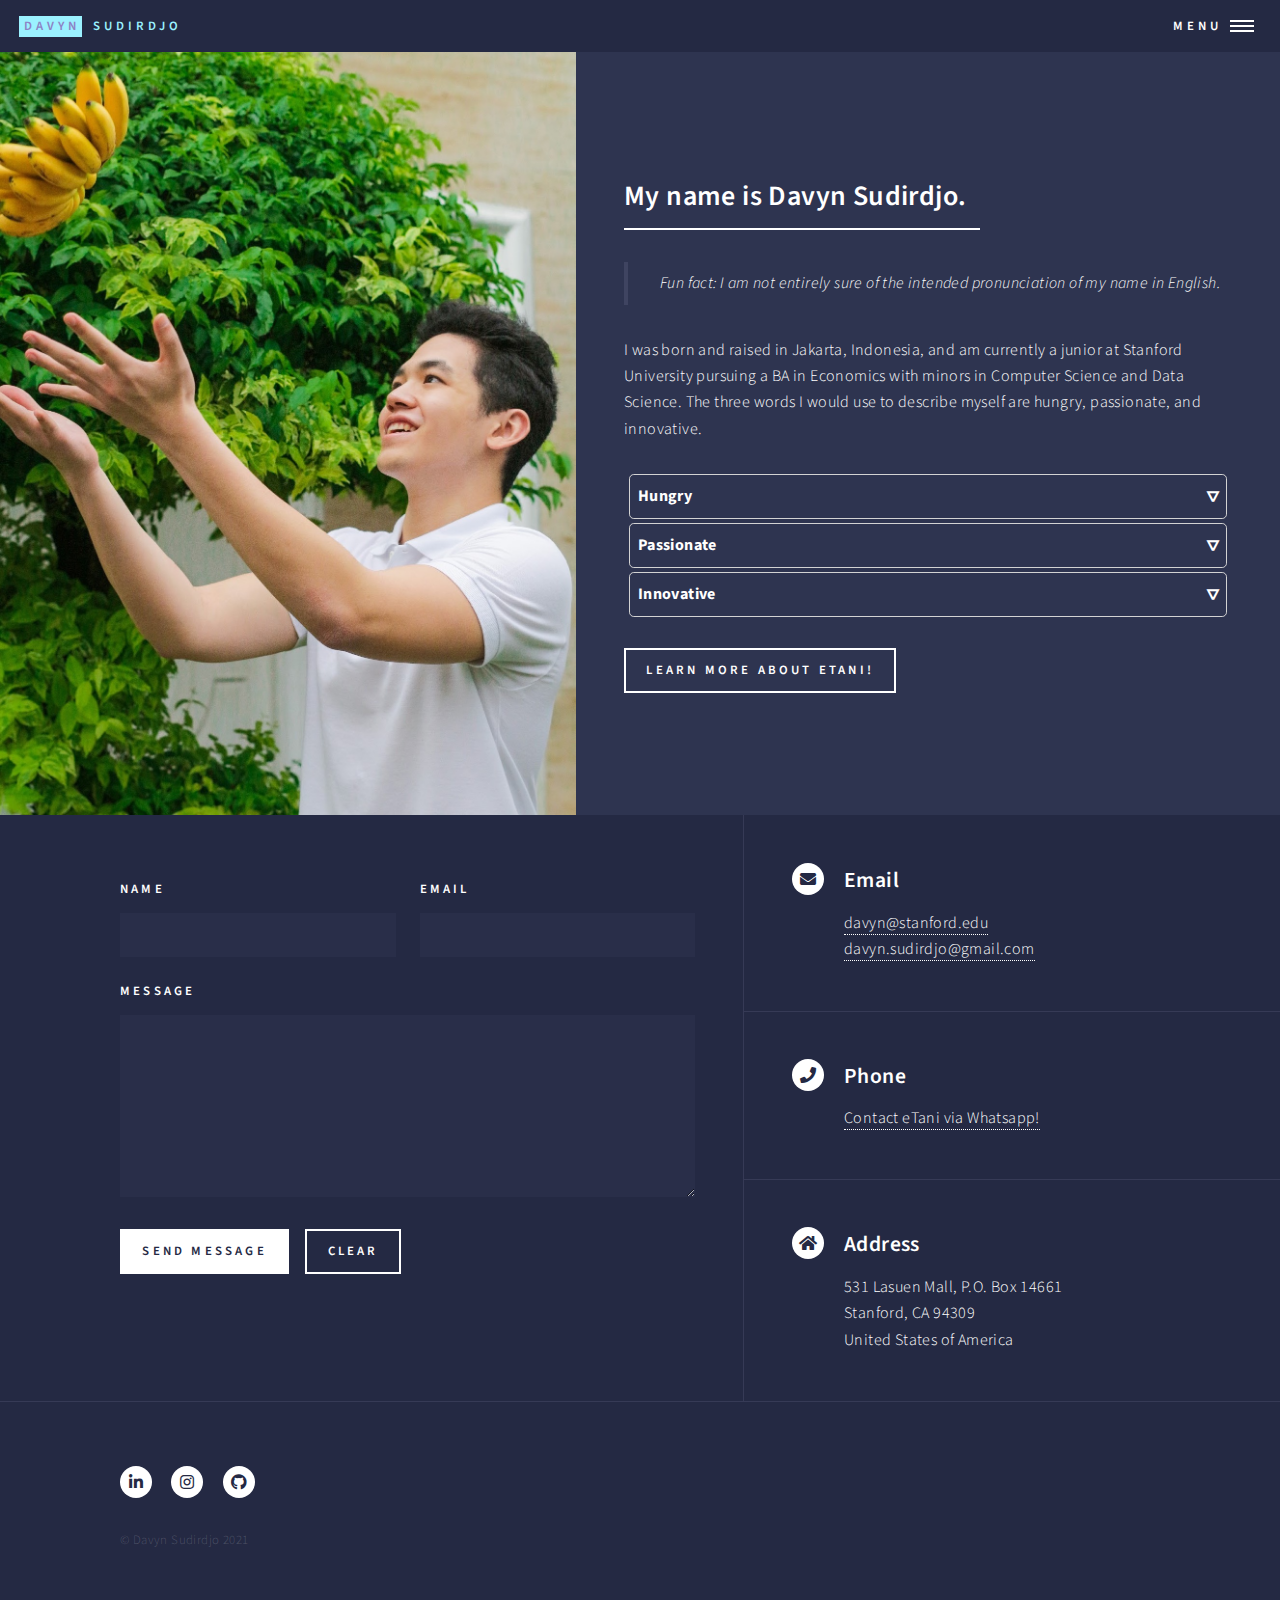
==== commit 2fd634b2: "Almost final commit again" ====
--- a/about.html
+++ b/about.html
@@ -79,7 +79,7 @@
 							<section id="one" class="spotlights">
 								<section>
 									<a href="generic.html" class="image">
-										<img src="images/About1.jpg" alt="" data-position="center center" />
+										<img src="images/About1.JPG" alt="" data-position="center center" />
 									</a>
 									<div class="content">
 										<div class="inner">
